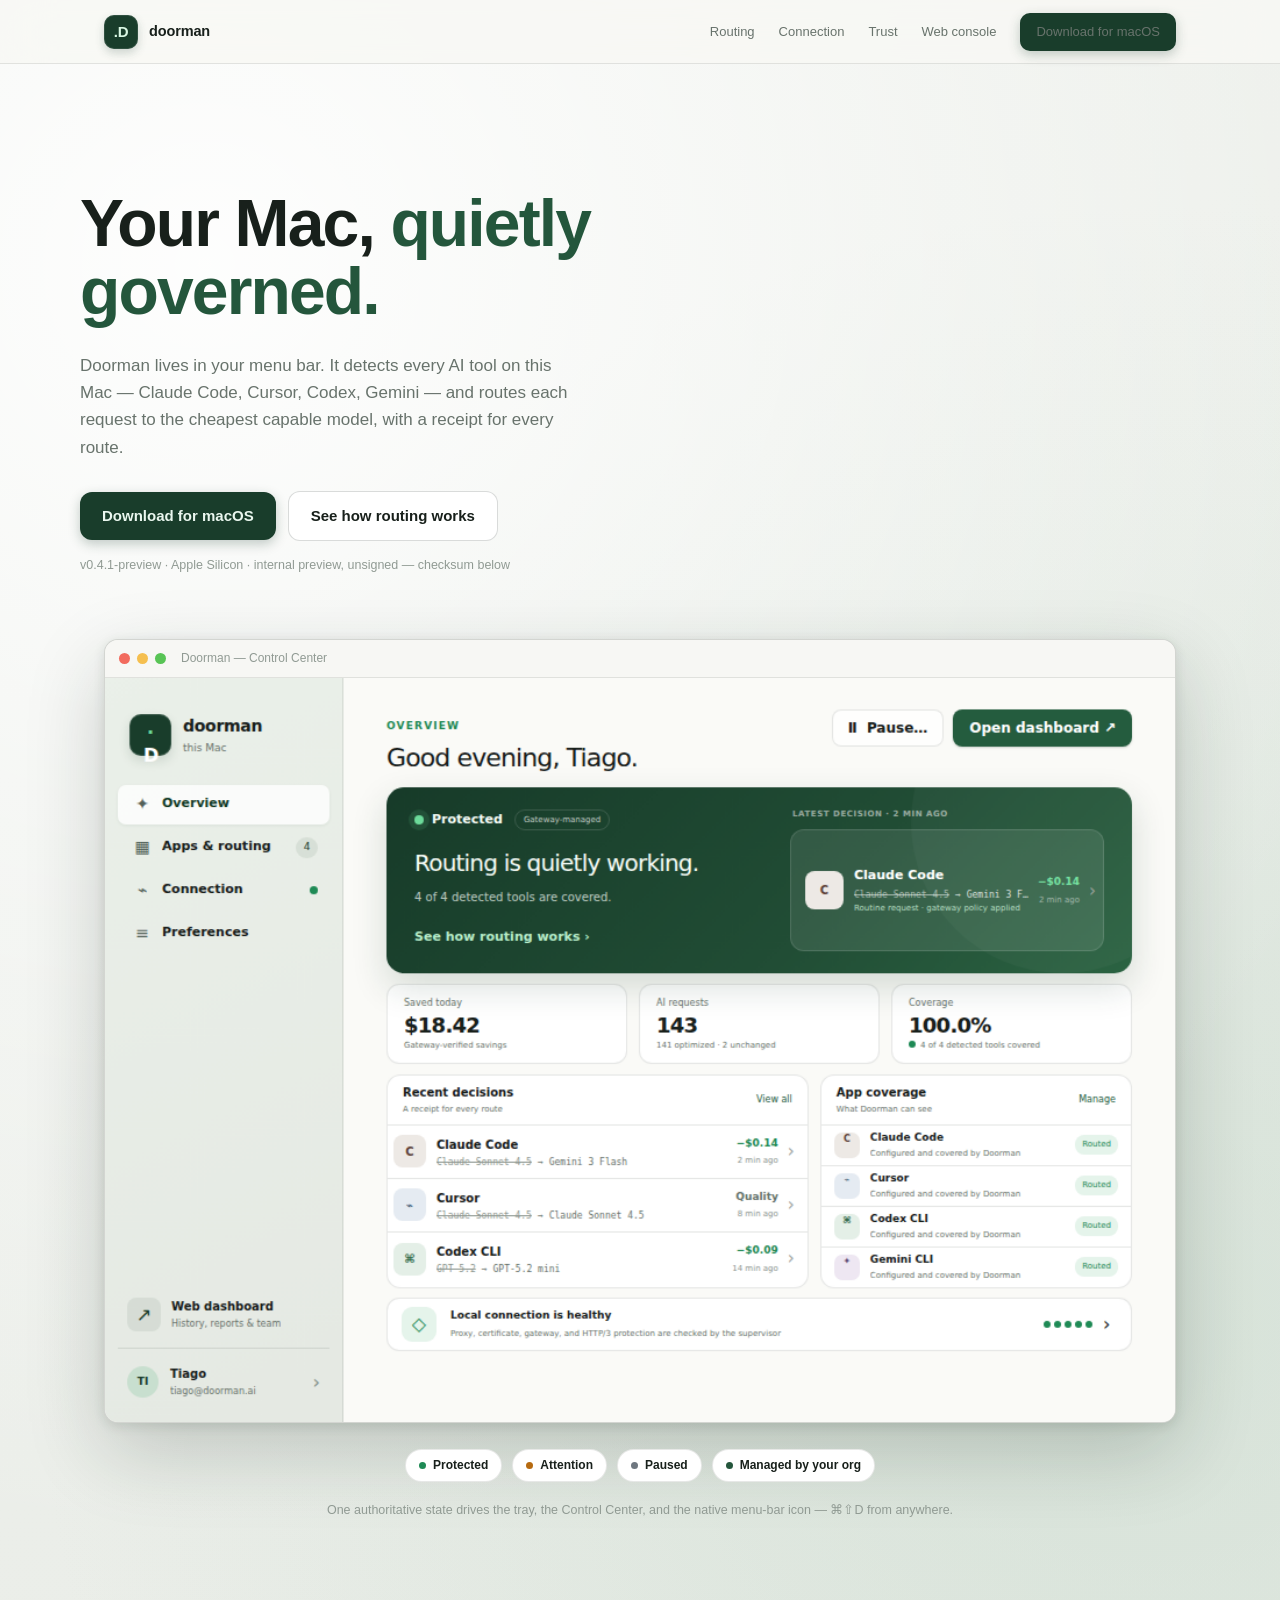
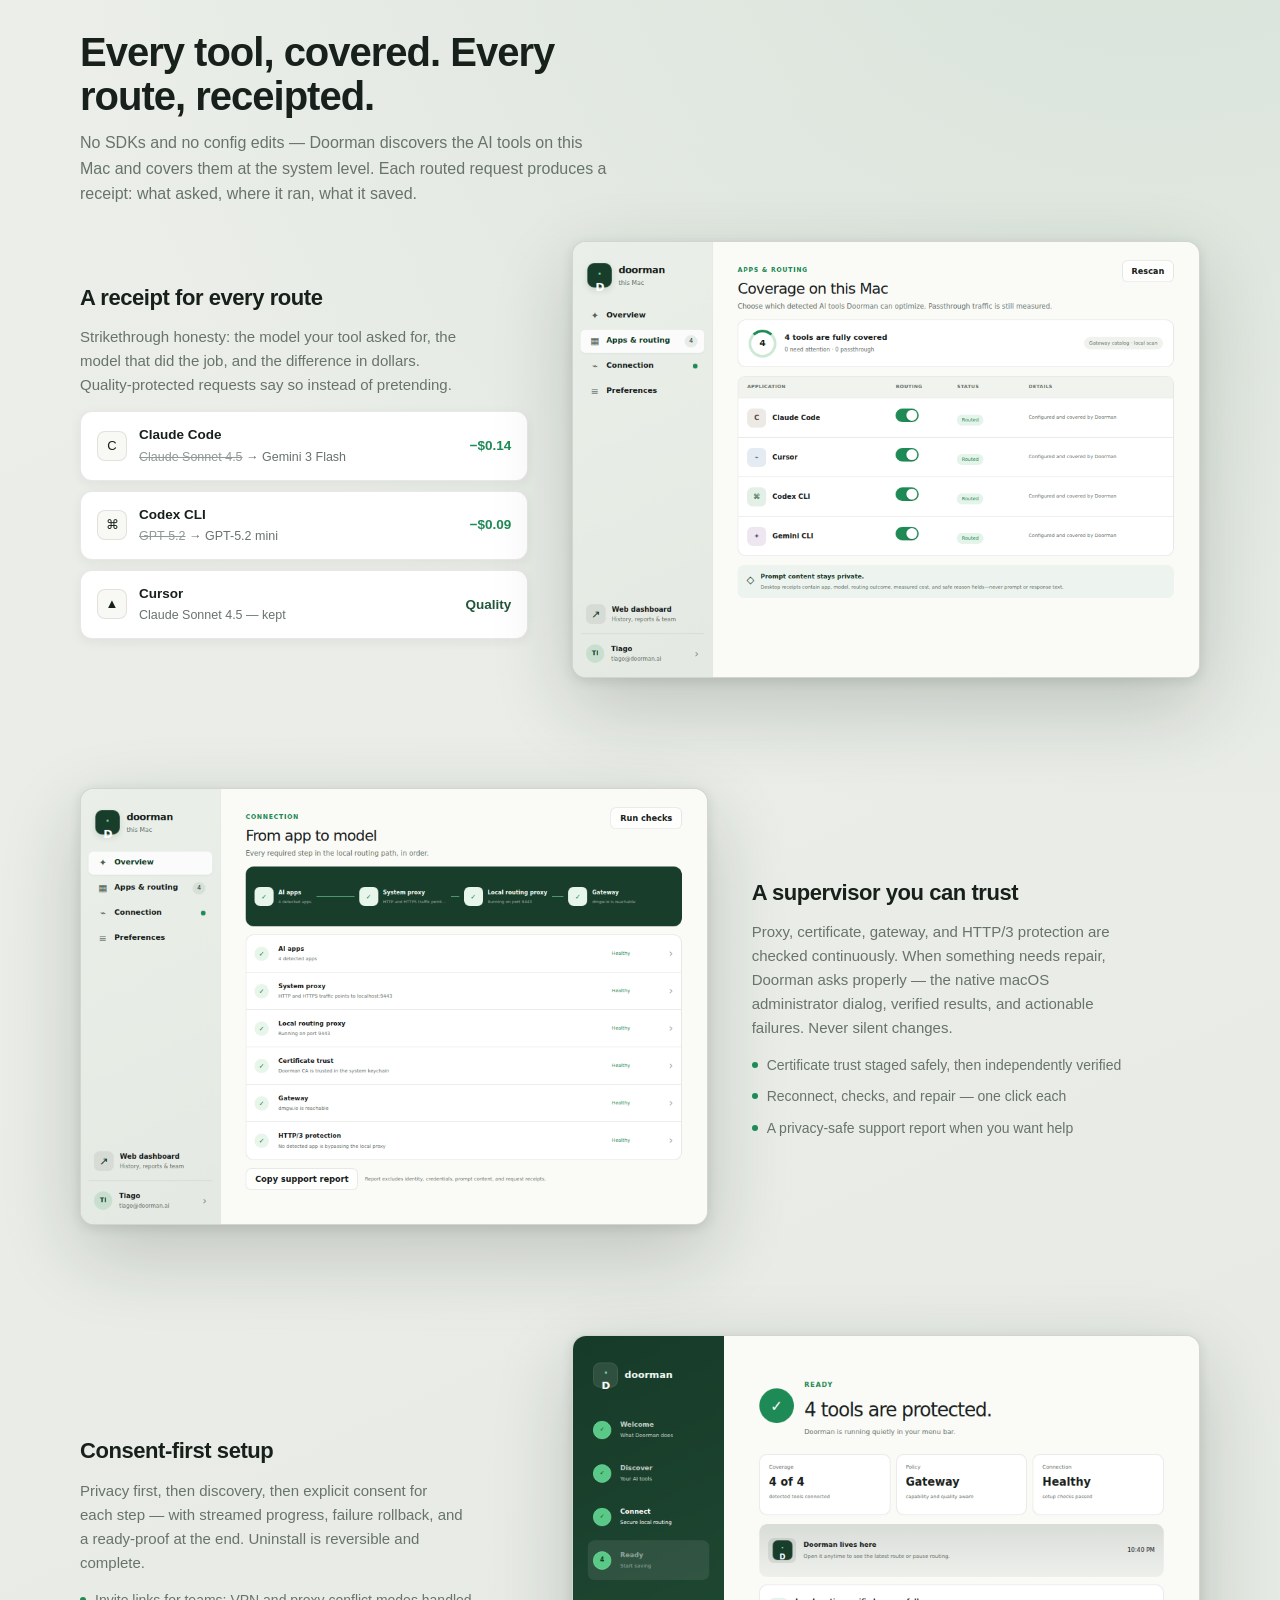
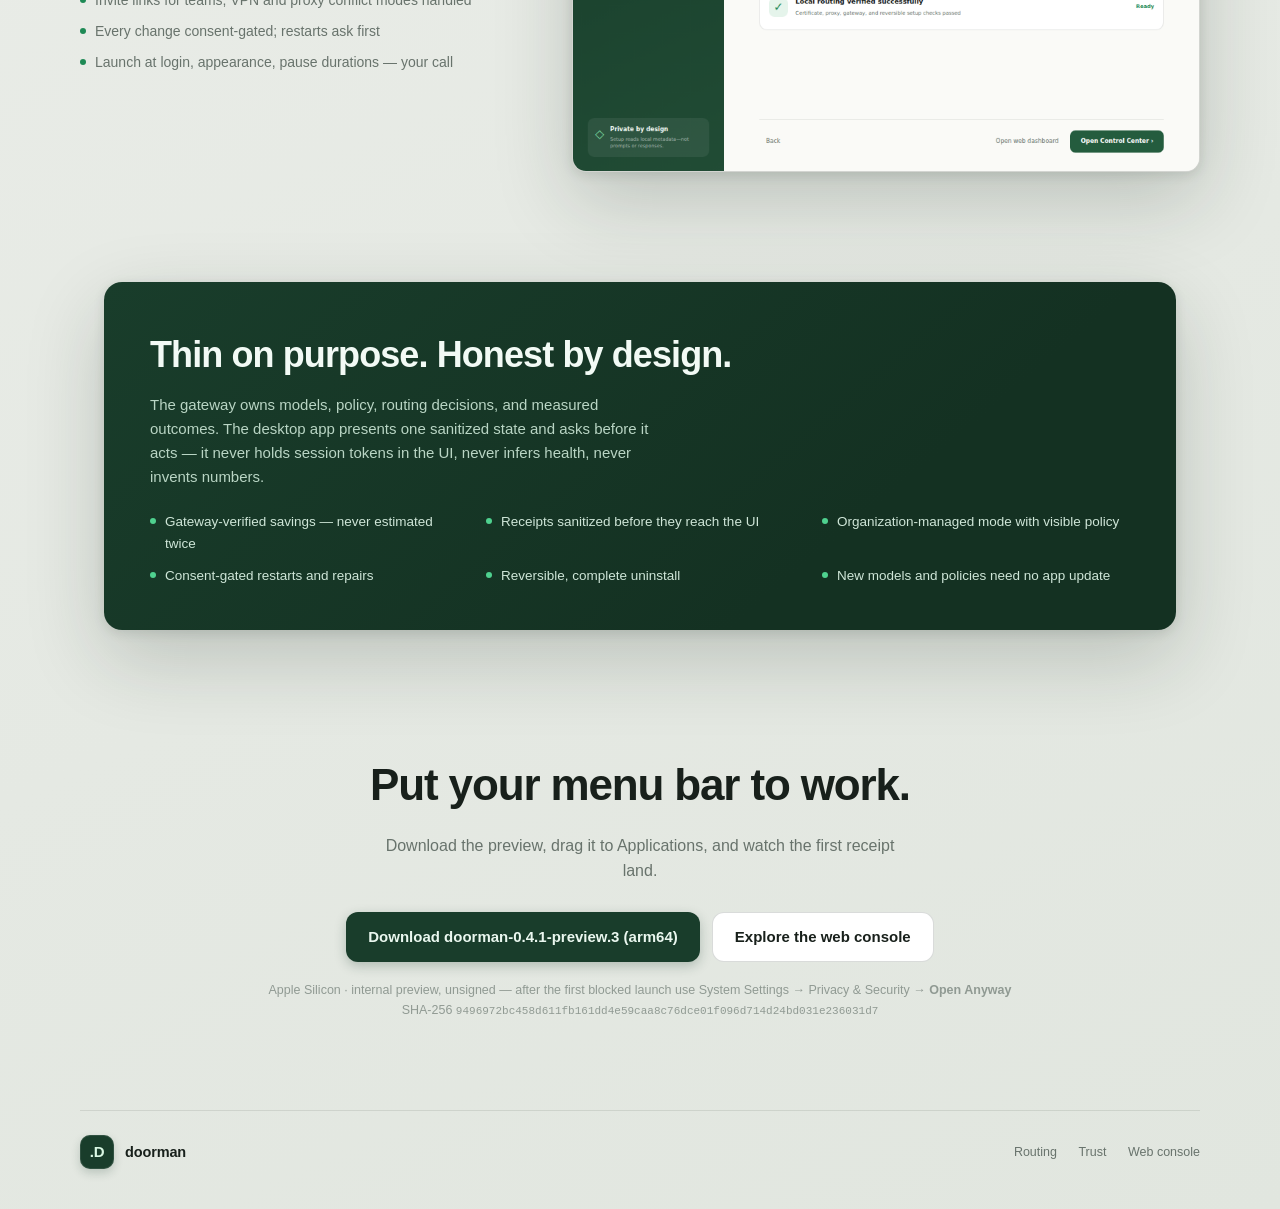
==== desktop/index.html @ d248c41e "Doorman for macOS site — the app's own design language (PR #1317 tokens + production screenshots) Co" ====
<!doctype html>
<html lang="en">
<head>
<meta charset="utf-8" />
<meta name="viewport" content="width=device-width, initial-scale=1" />
<title>Doorman for macOS — your Mac, quietly governed</title>
<meta name="description" content="Doorman lives in your menu bar, detects every AI tool on this Mac, and routes each request to the cheapest capable model — with a receipt for every route." />
<link rel="icon" href="data:image/svg+xml,%3Csvg xmlns='http://www.w3.org/2000/svg' viewBox='0 0 32 32'%3E%3Crect width='32' height='32' rx='8' fill='%23193d2b'/%3E%3Ctext x='16' y='22' font-family='-apple-system,sans-serif' font-size='16' font-weight='700' fill='%23d9f7e3' text-anchor='middle'%3E.D%3C/text%3E%3C/svg%3E" />
<style>
  /* Doorman macOS design language — tokens lifted from the app itself
     (doorman-desktop PR #1317, design/doorman-macos-concept/styles.css). */
  :root {
    --canvas: #e9ece7;
    --surface: #f8f8f4;
    --raised: #ffffff;
    --ink: #18201b;
    --muted: #68736c;
    --soft: #909a93;
    --line: rgba(24, 32, 27, 0.1);
    --line-strong: rgba(24, 32, 27, 0.16);
    --forest: #193d2b;
    --forest-2: #24563c;
    --protected: #1e8a55;
    --protected-soft: #e8f5ed;
    --attention: #b66a10;
    --attention-soft: #fff3de;
    --danger: #c43c35;
    --shadow: 0 28px 80px rgba(27, 42, 32, 0.2), 0 3px 12px rgba(27, 42, 32, 0.12);
  }
  * { box-sizing: border-box; }
  html, body { margin: 0; }
  body {
    background:
      radial-gradient(circle at 16% 6%, rgba(255,255,255,.92), rgba(255,255,255,0) 30%),
      radial-gradient(circle at 90% 30%, rgba(182, 208, 190, .38), rgba(182, 208, 190, 0) 34%),
      linear-gradient(155deg, #edf0eb 0%, var(--canvas) 60%, #e1e6df 100%);
    color: var(--ink);
    font-family: -apple-system, BlinkMacSystemFont, "SF Pro Text", "Helvetica Neue", "Segoe UI", sans-serif;
    -webkit-font-smoothing: antialiased;
    font-size: 15px; line-height: 1.6;
    overflow-x: hidden;
  }
  .wrap { max-width: 1120px; margin: 0 auto; padding: 0 24px; }
  a { color: inherit; }

  /* ------------------------------- nav -------------------------------- */
  .nav {
    position: fixed; top: 0; left: 0; right: 0; z-index: 50; height: 64px;
    background: rgba(248, 248, 244, 0.82);
    border-bottom: 1px solid var(--line);
    backdrop-filter: blur(24px) saturate(140%);
    -webkit-backdrop-filter: blur(24px) saturate(140%);
  }
  .nav-in { height: 64px; display: flex; align-items: center; justify-content: space-between; }
  .brand { display: flex; align-items: center; gap: 11px; text-decoration: none; }
  .mark {
    width: 34px; height: 34px; border-radius: 10px; background: var(--forest);
    color: #d9f7e3; display: grid; place-items: center;
    font-size: 15px; font-weight: 700; letter-spacing: -0.02em;
    box-shadow: inset 0 0 0 1px rgba(255,255,255,.1), 0 4px 10px rgba(25,61,43,.2);
  }
  .brand b { font-size: 14.5px; letter-spacing: -0.01em; }
  .nav-links { display: flex; align-items: center; gap: 24px; }
  .nav-links a { font-size: 13px; color: var(--muted); text-decoration: none; font-weight: 500; }
  .nav-links a:hover { color: var(--ink); }
  .pill {
    display: inline-flex; align-items: center; gap: 8px;
    background: var(--forest); color: #eaf7ef; border: 0; cursor: pointer; text-decoration: none;
    font-size: 13px; font-weight: 600; border-radius: 10px; padding: 9px 16px;
    box-shadow: 0 4px 12px rgba(25, 61, 43, 0.25);
    transition: background 140ms ease;
  }
  .pill:hover { background: var(--forest-2); }
  .quiet {
    display: inline-flex; align-items: center; gap: 8px;
    background: var(--raised); color: var(--ink); border: 1px solid var(--line-strong);
    cursor: pointer; text-decoration: none;
    font-size: 13px; font-weight: 600; border-radius: 10px; padding: 9px 16px;
  }
  .quiet:hover { border-color: rgba(24, 32, 27, 0.3); }
  .pill.lg, .quiet.lg { padding: 12px 22px; font-size: 15px; border-radius: 12px; }
  @media (max-width: 640px) { .nav-links a { display: none; } }

  /* ------------------------------- hero ------------------------------- */
  .hero { padding: 190px 0 8px; }
  .hero h1 {
    font-size: clamp(42px, 5.4vw, 66px);
    font-weight: 700; letter-spacing: -0.028em; line-height: 1.03;
    margin: 0 0 26px; max-width: 15ch;
  }
  .hero h1 em { font-style: normal; color: var(--forest-2); }
  .hero-row { display: flex; align-items: flex-end; justify-content: space-between; gap: 24px; flex-wrap: wrap; }
  .hero-sub { font-size: 17px; color: var(--muted); max-width: 52ch; margin: 0; }
  .hero-ctas { display: flex; align-items: center; gap: 12px; flex-wrap: wrap; margin-top: 30px; }
  .fine { font-size: 12.5px; color: var(--soft); }
  .fine code { font-family: ui-monospace, "SF Mono", Menlo, monospace; font-size: 11px; }

  /* --------------------------- product window -------------------------- */
  .window-wrap { margin: 56px auto 0; }
  .window {
    border-radius: 14px; overflow: hidden; background: var(--surface);
    border: 1px solid var(--line-strong);
    box-shadow: var(--shadow);
  }
  .titlebar {
    height: 38px; display: flex; align-items: center; gap: 7px; padding: 0 14px;
    background: rgba(248, 248, 244, 0.9); border-bottom: 1px solid var(--line);
  }
  .titlebar i { width: 11px; height: 11px; border-radius: 50%; display: inline-block; }
  .titlebar i:nth-child(1) { background: #f26b5e; }
  .titlebar i:nth-child(2) { background: #f5bf4f; }
  .titlebar i:nth-child(3) { background: #58c455; }
  .titlebar span { margin-left: 8px; font-size: 12px; color: var(--soft); }
  .window img { display: block; width: 100%; height: auto; }

  /* --------------------------- status strip ---------------------------- */
  .statuses { display: flex; align-items: center; gap: 10px; flex-wrap: wrap; justify-content: center; padding: 26px 0 0; }
  .status {
    display: inline-flex; align-items: center; gap: 7px;
    font-size: 12px; font-weight: 600; border-radius: 999px; padding: 6px 13px;
    background: var(--raised); border: 1px solid var(--line);
  }
  .status i { width: 7px; height: 7px; border-radius: 50%; display: inline-block; }
  .status.ok i { background: var(--protected); }
  .status.warn i { background: var(--attention); }
  .status.paused i { background: #6e7780; }
  .status.managed i { background: var(--forest-2); }
  .statuses .fine { width: 100%; text-align: center; margin-top: 8px; }

  /* ------------------------------ sections ----------------------------- */
  .section { padding: 110px 0 0; }
  .section h2 {
    font-size: clamp(28px, 3.2vw, 40px); font-weight: 700; letter-spacing: -0.025em;
    line-height: 1.1; margin: 0 0 12px; max-width: 26ch;
  }
  .lede { font-size: 16px; color: var(--muted); max-width: 60ch; margin: 0 0 34px; }
  .split { display: grid; grid-template-columns: minmax(0, 5fr) minmax(0, 7fr); gap: 44px; align-items: center; }
  .split.flip { grid-template-columns: minmax(0, 7fr) minmax(0, 5fr); }
  .split.flip .copy { order: 2; }
  .split.flip .media { order: 1; }
  @media (max-width: 860px) {
    .split, .split.flip { grid-template-columns: 1fr; gap: 22px; }
    .split.flip .copy { order: 1; } .split.flip .media { order: 2; }
  }
  .split h3 { font-size: 22px; font-weight: 700; letter-spacing: -0.02em; margin: 0 0 10px; }
  .split p { color: var(--muted); margin: 0 0 14px; max-width: 46ch; }
  .media { border-radius: 14px; overflow: hidden; border: 1px solid var(--line-strong); box-shadow: var(--shadow); background: var(--surface); }
  .media img { display: block; width: 100%; height: auto; }
  .bullets { margin: 0; padding: 0; list-style: none; display: flex; flex-direction: column; gap: 9px; font-size: 14px; color: var(--muted); }
  .bullets li { display: flex; gap: 9px; align-items: baseline; }
  .bullets li::before { content: ""; width: 6px; height: 6px; border-radius: 50%; background: var(--protected); flex: 0 0 6px; transform: translateY(-2px); }

  /* ------------------------------ receipts ----------------------------- */
  .receipts { display: flex; flex-direction: column; gap: 10px; max-width: 640px; }
  .receipt {
    display: flex; align-items: center; gap: 12px;
    background: var(--raised); border: 1px solid var(--line); border-radius: 12px;
    padding: 12px 16px; box-shadow: 0 3px 12px rgba(27, 42, 32, 0.06);
    font-size: 13.5px;
  }
  .receipt .app-ico {
    width: 30px; height: 30px; border-radius: 8px; background: var(--surface);
    border: 1px solid var(--line); display: grid; place-items: center; font-size: 13px;
  }
  .receipt b { font-weight: 650; }
  .receipt .route { color: var(--muted); font-size: 12.5px; }
  .receipt .route s { color: var(--soft); }
  .receipt .delta { margin-left: auto; font-weight: 700; color: var(--protected); font-variant-numeric: tabular-nums; }
  .receipt .delta.quality { color: var(--forest-2); }

  /* --------------------------- protected band -------------------------- */
  .band {
    margin-top: 110px; border-radius: 18px; overflow: hidden;
    background: linear-gradient(140deg, var(--forest) 0%, #143122 70%);
    color: #dcefe3; box-shadow: var(--shadow);
    padding: 44px 46px;
  }
  .band h2 { color: #f2faf5; margin: 0 0 10px; font-size: clamp(26px, 3vw, 36px); letter-spacing: -0.025em; }
  .band p { color: #b9d5c4; max-width: 62ch; margin: 0 0 8px; }
  .band .grid { display: grid; grid-template-columns: repeat(3, 1fr); gap: 10px 28px; margin-top: 22px; }
  @media (max-width: 800px) { .band .grid { grid-template-columns: 1fr; } }
  .band .grid div { font-size: 13.5px; color: #cfe6d8; display: flex; gap: 9px; align-items: baseline; }
  .band .grid div::before { content: ""; width: 6px; height: 6px; border-radius: 50%; background: #4fd18f; flex: 0 0 6px; transform: translateY(-2px); }

  /* ------------------------------ download ----------------------------- */
  .download { padding: 120px 0 90px; text-align: center; }
  .download h2 { font-size: clamp(30px, 3.6vw, 44px); font-weight: 700; letter-spacing: -0.026em; margin: 0 0 12px; }
  .download .lede { margin: 0 auto 28px; }
  .dl-row { display: flex; gap: 12px; justify-content: center; flex-wrap: wrap; }
  .dl-meta { margin-top: 18px; }
  .footer {
    border-top: 1px solid var(--line);
    padding: 24px 0 40px; display: flex; align-items: center; justify-content: space-between; gap: 14px; flex-wrap: wrap;
  }
  .footer .fine a { color: var(--muted); text-decoration: none; margin-left: 18px; }
  .footer .fine a:hover { color: var(--ink); }
</style>
</head>
<body>

<nav class="nav">
  <div class="wrap nav-in">
    <a class="brand" href="#"><span class="mark">.D</span><b>doorman</b></a>
    <div class="nav-links">
      <a href="#routing">Routing</a>
      <a href="#connection">Connection</a>
      <a href="#trust">Trust</a>
      <a href="https://tiago520.github.io/switchyard-showcase/" target="_blank" rel="noreferrer">Web console</a>
      <a class="pill" href="#download">Download for macOS</a>
    </div>
  </div>
</nav>

<header class="wrap hero">
  <h1>Your Mac, <em>quietly governed.</em></h1>
  <div class="hero-row">
    <p class="hero-sub">
      Doorman lives in your menu bar. It detects every AI tool on this Mac — Claude Code, Cursor,
      Codex, Gemini — and routes each request to the cheapest capable model, with a receipt for
      every route.
    </p>
  </div>
  <div class="hero-ctas">
    <a class="pill lg" href="#download">Download for macOS</a>
    <a class="quiet lg" href="#routing">See how routing works</a>
  </div>
  <div class="fine" style="margin-top: 14px;">
    v0.4.1-preview · Apple Silicon · internal preview, unsigned — checksum below
  </div>
</header>

<section class="wrap window-wrap">
  <div class="window">
    <div class="titlebar"><i></i><i></i><i></i><span>Doorman — Control Center</span></div>
    <img src="previews/control-center.png" alt="The Doorman Control Center: Protected state, savings today, recent routing decisions with receipts, app coverage" loading="eager" />
  </div>
  <div class="statuses">
    <span class="status ok"><i></i>Protected</span>
    <span class="status warn"><i></i>Attention</span>
    <span class="status paused"><i></i>Paused</span>
    <span class="status managed"><i></i>Managed by your org</span>
    <span class="fine">One authoritative state drives the tray, the Control Center, and the native menu-bar icon — ⌘⇧D from anywhere.</span>
  </div>
</section>

<section class="wrap section" id="routing">
  <h2>Every tool, covered. Every route, receipted.</h2>
  <p class="lede">
    No SDKs and no config edits — Doorman discovers the AI tools on this Mac and covers them at
    the system level. Each routed request produces a receipt: what asked, where it ran, what it
    saved.
  </p>
  <div class="split">
    <div class="copy">
      <h3>A receipt for every route</h3>
      <p>Strikethrough honesty: the model your tool asked for, the model that did the job, and the
        difference in dollars. Quality-protected requests say so instead of pretending.</p>
      <div class="receipts">
        <div class="receipt"><span class="app-ico">C</span><span><b>Claude Code</b><br /><span class="route"><s>Claude Sonnet 4.5</s> → Gemini 3 Flash</span></span><span class="delta">−$0.14</span></div>
        <div class="receipt"><span class="app-ico">⌘</span><span><b>Codex CLI</b><br /><span class="route"><s>GPT-5.2</s> → GPT-5.2 mini</span></span><span class="delta">−$0.09</span></div>
        <div class="receipt"><span class="app-ico">▲</span><span><b>Cursor</b><br /><span class="route">Claude Sonnet 4.5 — kept</span></span><span class="delta quality">Quality</span></div>
      </div>
    </div>
    <div class="media"><img src="previews/apps-routing.png" alt="Apps & routing: every detected tool with route or passthrough controls" loading="lazy" /></div>
  </div>
</section>

<section class="wrap section" id="connection">
  <div class="split flip">
    <div class="copy">
      <h3>A supervisor you can trust</h3>
      <p>Proxy, certificate, gateway, and HTTP/3 protection are checked continuously. When something
        needs repair, Doorman asks properly — the native macOS administrator dialog, verified
        results, and actionable failures. Never silent changes.</p>
      <ul class="bullets">
        <li>Certificate trust staged safely, then independently verified</li>
        <li>Reconnect, checks, and repair — one click each</li>
        <li>A privacy-safe support report when you want help</li>
      </ul>
    </div>
    <div class="media"><img src="previews/connection-healthy.png" alt="Connection health: proxy, certificate, gateway and HTTP/3 checks all green" loading="lazy" /></div>
  </div>
</section>

<section class="wrap section" id="setup">
  <div class="split">
    <div class="copy">
      <h3>Consent-first setup</h3>
      <p>Privacy first, then discovery, then explicit consent for each step — with streamed
        progress, failure rollback, and a ready-proof at the end. Uninstall is reversible and
        complete.</p>
      <ul class="bullets">
        <li>Invite links for teams; VPN and proxy conflict modes handled</li>
        <li>Every change consent-gated; restarts ask first</li>
        <li>Launch at login, appearance, pause durations — your call</li>
      </ul>
    </div>
    <div class="media"><img src="previews/setup-ready.png" alt="Setup complete: ready proof before handing off to the Control Center" loading="lazy" /></div>
  </div>
</section>

<section class="wrap" id="trust">
  <div class="band">
    <h2>Thin on purpose. Honest by design.</h2>
    <p>The gateway owns models, policy, routing decisions, and measured outcomes. The desktop app
      presents one sanitized state and asks before it acts — it never holds session tokens in the
      UI, never infers health, never invents numbers.</p>
    <div class="grid">
      <div>Gateway-verified savings — never estimated twice</div>
      <div>Receipts sanitized before they reach the UI</div>
      <div>Organization-managed mode with visible policy</div>
      <div>Consent-gated restarts and repairs</div>
      <div>Reversible, complete uninstall</div>
      <div>New models and policies need no app update</div>
    </div>
  </div>
</section>

<section class="wrap download" id="download">
  <h2>Put your menu bar to work.</h2>
  <p class="lede">Download the preview, drag it to Applications, and watch the first receipt land.</p>
  <div class="dl-row">
    <a class="pill lg" href="https://github.com/DoormanAI/doorman-desktop/releases/download/v0.4.1-preview.3/doorman-0.4.1-preview.3-arm64.dmg">Download doorman-0.4.1-preview.3 (arm64)</a>
    <a class="quiet lg" href="https://tiago520.github.io/switchyard-showcase/" target="_blank" rel="noreferrer">Explore the web console</a>
  </div>
  <div class="fine dl-meta">
    Apple Silicon · internal preview, unsigned — after the first blocked launch use
    System Settings → Privacy &amp; Security → <b>Open Anyway</b><br />
    SHA-256 <code>9496972bc458d611fb161dd4e59caa8c76dce01f096d714d24bd031e236031d7</code>
  </div>
</section>

<footer class="wrap footer">
  <a class="brand" href="#"><span class="mark">.D</span><b>doorman</b></a>
  <div class="fine">
    <a href="#routing">Routing</a>
    <a href="#trust">Trust</a>
    <a href="https://tiago520.github.io/switchyard-showcase/">Web console</a>
  </div>
</footer>

</body>
</html>
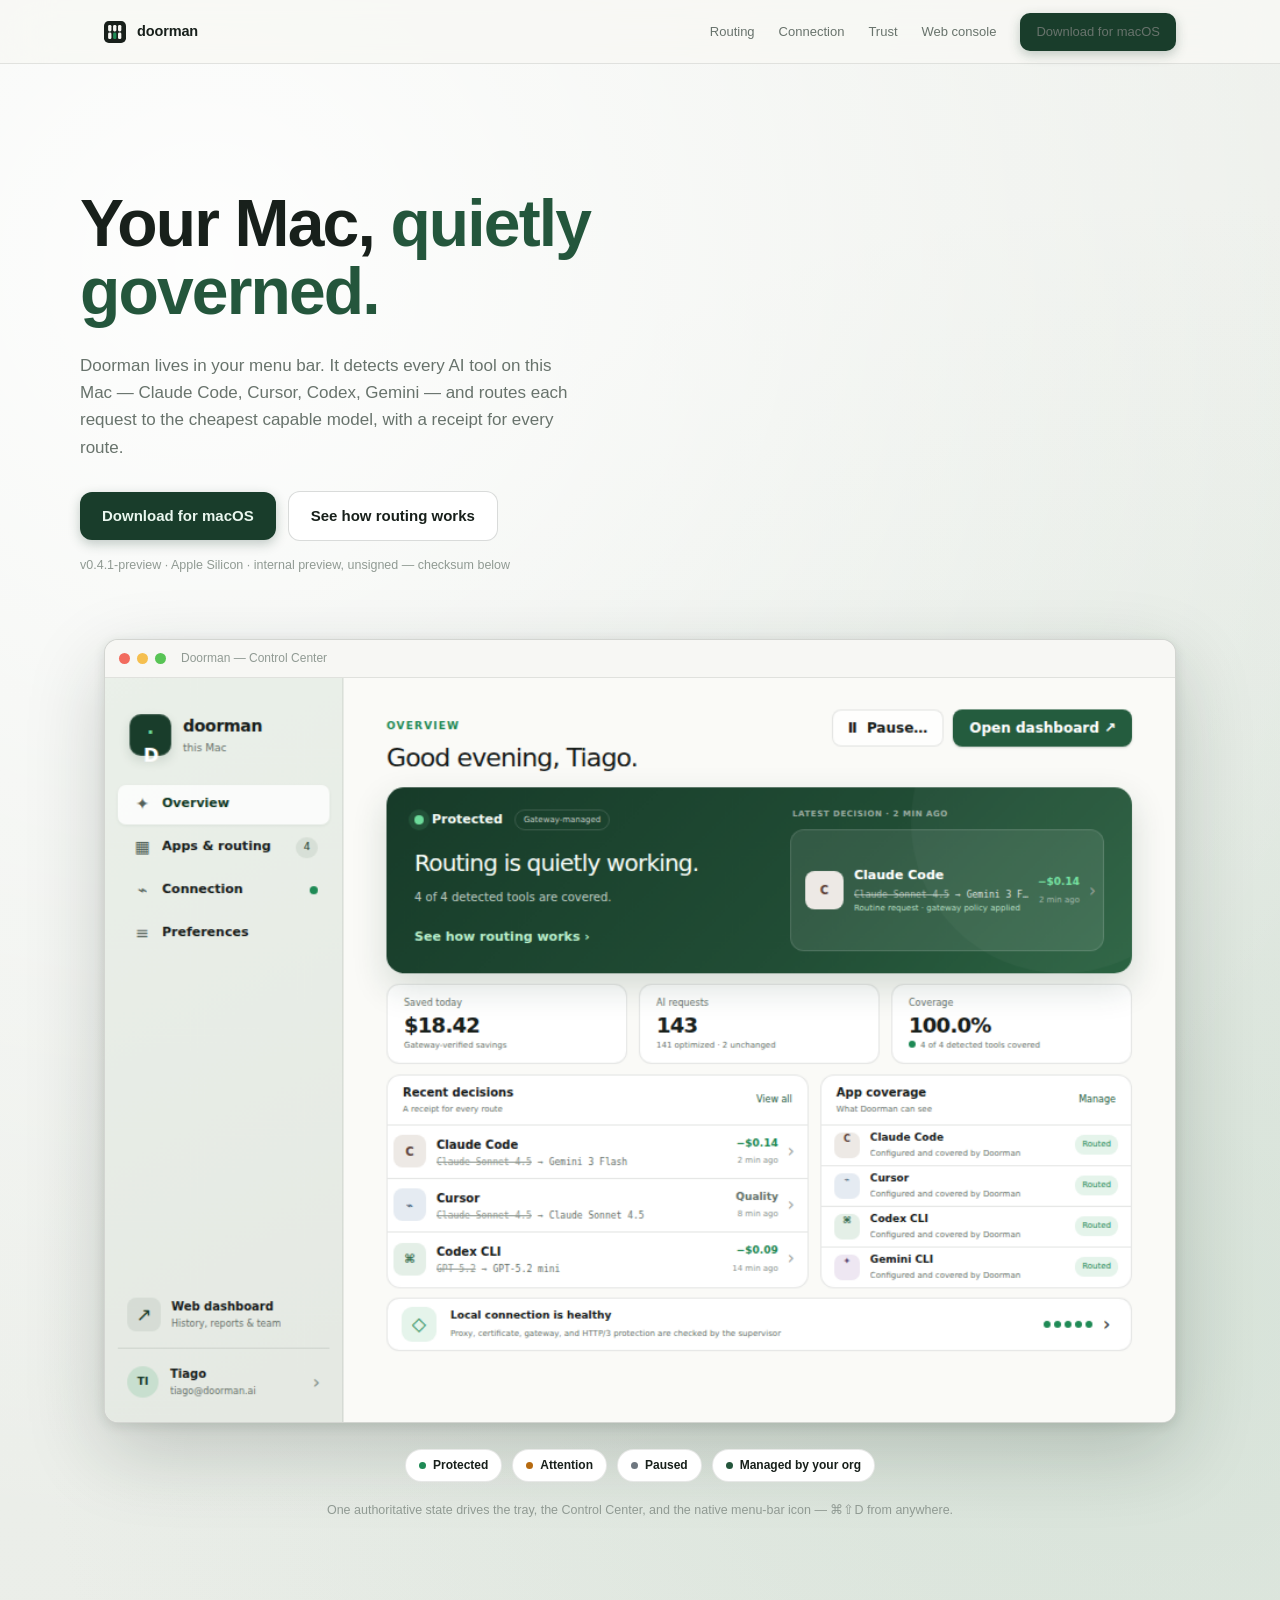
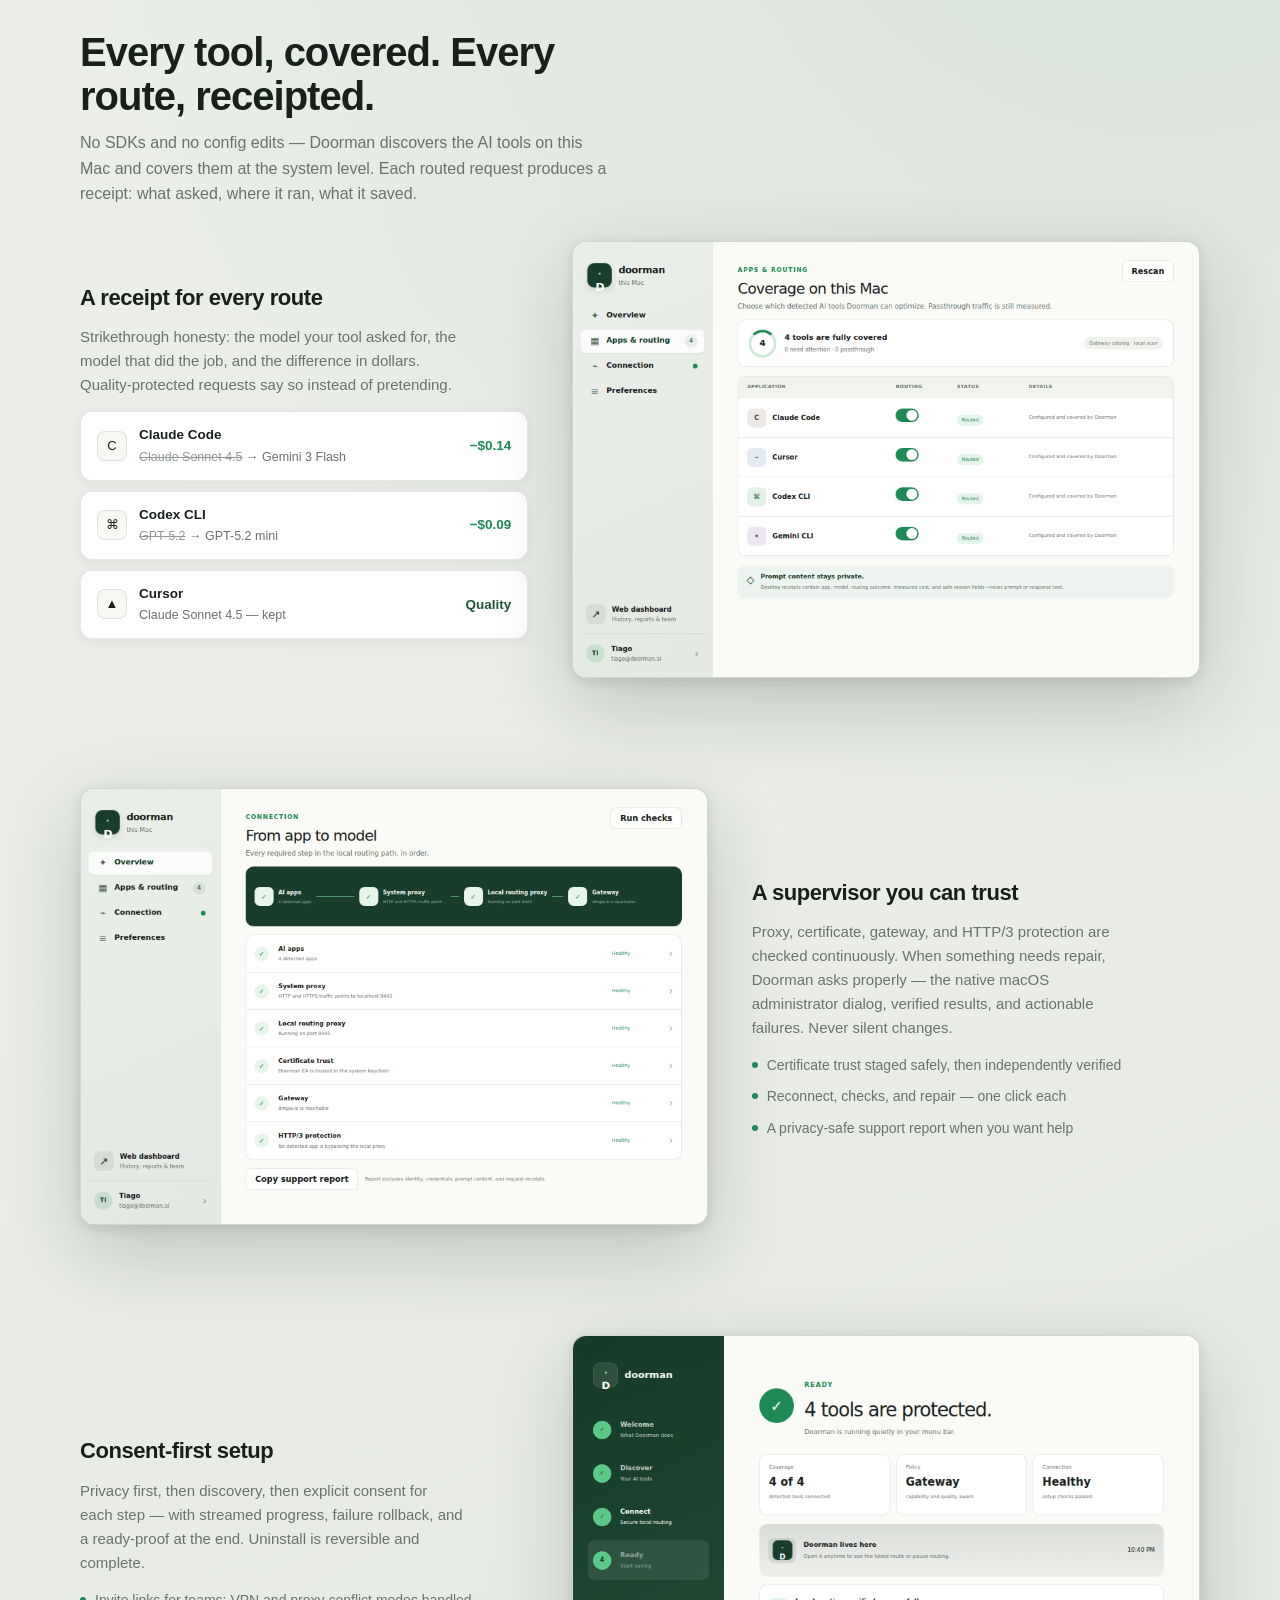
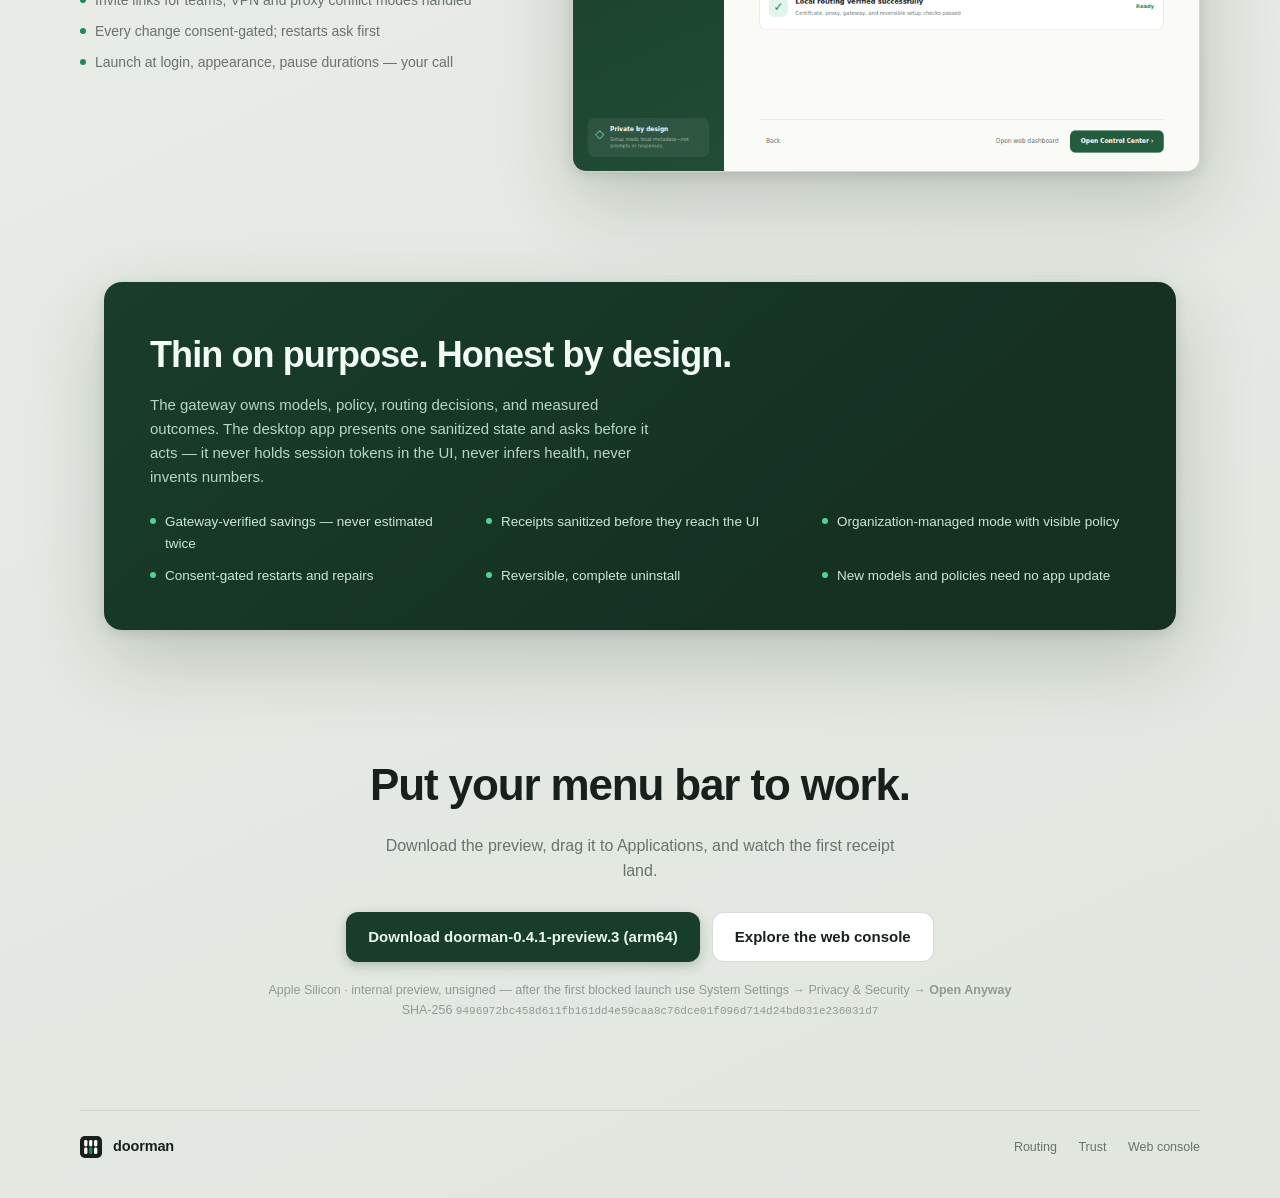
==== commit 8b4f5677: "brand: Corridor mark + motif + badge (451c19f6e)" ====
--- a/desktop/index.html
+++ b/desktop/index.html
@@ -5,7 +5,7 @@
 <meta name="viewport" content="width=device-width, initial-scale=1" />
 <title>Doorman for macOS — your Mac, quietly governed</title>
 <meta name="description" content="Doorman lives in your menu bar, detects every AI tool on this Mac, and routes each request to the cheapest capable model — with a receipt for every route." />
-<link rel="icon" href="data:image/svg+xml,%3Csvg xmlns='http://www.w3.org/2000/svg' viewBox='0 0 32 32'%3E%3Crect width='32' height='32' rx='8' fill='%23193d2b'/%3E%3Ctext x='16' y='22' font-family='-apple-system,sans-serif' font-size='16' font-weight='700' fill='%23d9f7e3' text-anchor='middle'%3E.D%3C/text%3E%3C/svg%3E" />
+<link rel="icon" href="data:image/svg+xml,%3Csvg xmlns='http://www.w3.org/2000/svg' viewBox='0 0 32 32'%3E%3Crect width='32' height='32' rx='7' fill='%2318201b'/%3E%3Crect x='6' y='5.8' width='4.8' height='9.4' rx='2' fill='%23f8f8f4'/%3E%3Crect x='13.2' y='5.8' width='4.8' height='9.4' rx='2' fill='%23f8f8f4'/%3E%3Crect x='20.4' y='5.8' width='4.8' height='9.4' rx='2' fill='%23f8f8f4'/%3E%3Crect x='6' y='16.8' width='4.8' height='9.4' rx='2' fill='%23f8f8f4'/%3E%3Crect x='13.2' y='16.8' width='4.8' height='9.4' rx='2' fill='%231e8a55'/%3E%3Crect x='20.4' y='16.8' width='4.8' height='9.4' rx='2' fill='%23f8f8f4'/%3E%3C/svg%3E" />
 <style>
   /* Doorman macOS design language — tokens lifted from the app itself
      (doorman-desktop PR #1317, design/doorman-macos-concept/styles.css). */
@@ -200,12 +200,12 @@
 
 <nav class="nav">
   <div class="wrap nav-in">
-    <a class="brand" href="#"><span class="mark">.D</span><b>doorman</b></a>
+    <a class="brand" href="#"><svg width="22" height="22" viewBox="0 0 32 32" aria-hidden><rect width="32" height="32" rx="7" fill="#18201b"/><rect x="6" y="5.8" width="4.8" height="9.4" rx="2" fill="#f8f8f4"/><rect x="13.2" y="5.8" width="4.8" height="9.4" rx="2" fill="#f8f8f4"/><rect x="20.4" y="5.8" width="4.8" height="9.4" rx="2" fill="#f8f8f4"/><rect x="6" y="16.8" width="4.8" height="9.4" rx="2" fill="#f8f8f4"/><rect x="13.2" y="16.8" width="4.8" height="9.4" rx="2" fill="#1e8a55"/><rect x="20.4" y="16.8" width="4.8" height="9.4" rx="2" fill="#f8f8f4"/></svg><b>doorman</b></a>
     <div class="nav-links">
       <a href="#routing">Routing</a>
       <a href="#connection">Connection</a>
       <a href="#trust">Trust</a>
-      <a href="https://tiago520.github.io/switchyard-showcase/" target="_blank" rel="noreferrer">Web console</a>
+      <a href="https://tiago520.github.io/doorman-showcase/" target="_blank" rel="noreferrer">Web console</a>
       <a class="pill" href="#download">Download for macOS</a>
     </div>
   </div>
@@ -321,7 +321,7 @@
   <p class="lede">Download the preview, drag it to Applications, and watch the first receipt land.</p>
   <div class="dl-row">
     <a class="pill lg" href="https://github.com/DoormanAI/doorman-desktop/releases/download/v0.4.1-preview.3/doorman-0.4.1-preview.3-arm64.dmg">Download doorman-0.4.1-preview.3 (arm64)</a>
-    <a class="quiet lg" href="https://tiago520.github.io/switchyard-showcase/" target="_blank" rel="noreferrer">Explore the web console</a>
+    <a class="quiet lg" href="https://tiago520.github.io/doorman-showcase/" target="_blank" rel="noreferrer">Explore the web console</a>
   </div>
   <div class="fine dl-meta">
     Apple Silicon · internal preview, unsigned — after the first blocked launch use
@@ -331,11 +331,11 @@
 </section>
 
 <footer class="wrap footer">
-  <a class="brand" href="#"><span class="mark">.D</span><b>doorman</b></a>
+  <a class="brand" href="#"><svg width="22" height="22" viewBox="0 0 32 32" aria-hidden><rect width="32" height="32" rx="7" fill="#18201b"/><rect x="6" y="5.8" width="4.8" height="9.4" rx="2" fill="#f8f8f4"/><rect x="13.2" y="5.8" width="4.8" height="9.4" rx="2" fill="#f8f8f4"/><rect x="20.4" y="5.8" width="4.8" height="9.4" rx="2" fill="#f8f8f4"/><rect x="6" y="16.8" width="4.8" height="9.4" rx="2" fill="#f8f8f4"/><rect x="13.2" y="16.8" width="4.8" height="9.4" rx="2" fill="#1e8a55"/><rect x="20.4" y="16.8" width="4.8" height="9.4" rx="2" fill="#f8f8f4"/></svg><b>doorman</b></a>
   <div class="fine">
     <a href="#routing">Routing</a>
     <a href="#trust">Trust</a>
-    <a href="https://tiago520.github.io/switchyard-showcase/">Web console</a>
+    <a href="https://tiago520.github.io/doorman-showcase/">Web console</a>
   </div>
 </footer>
 
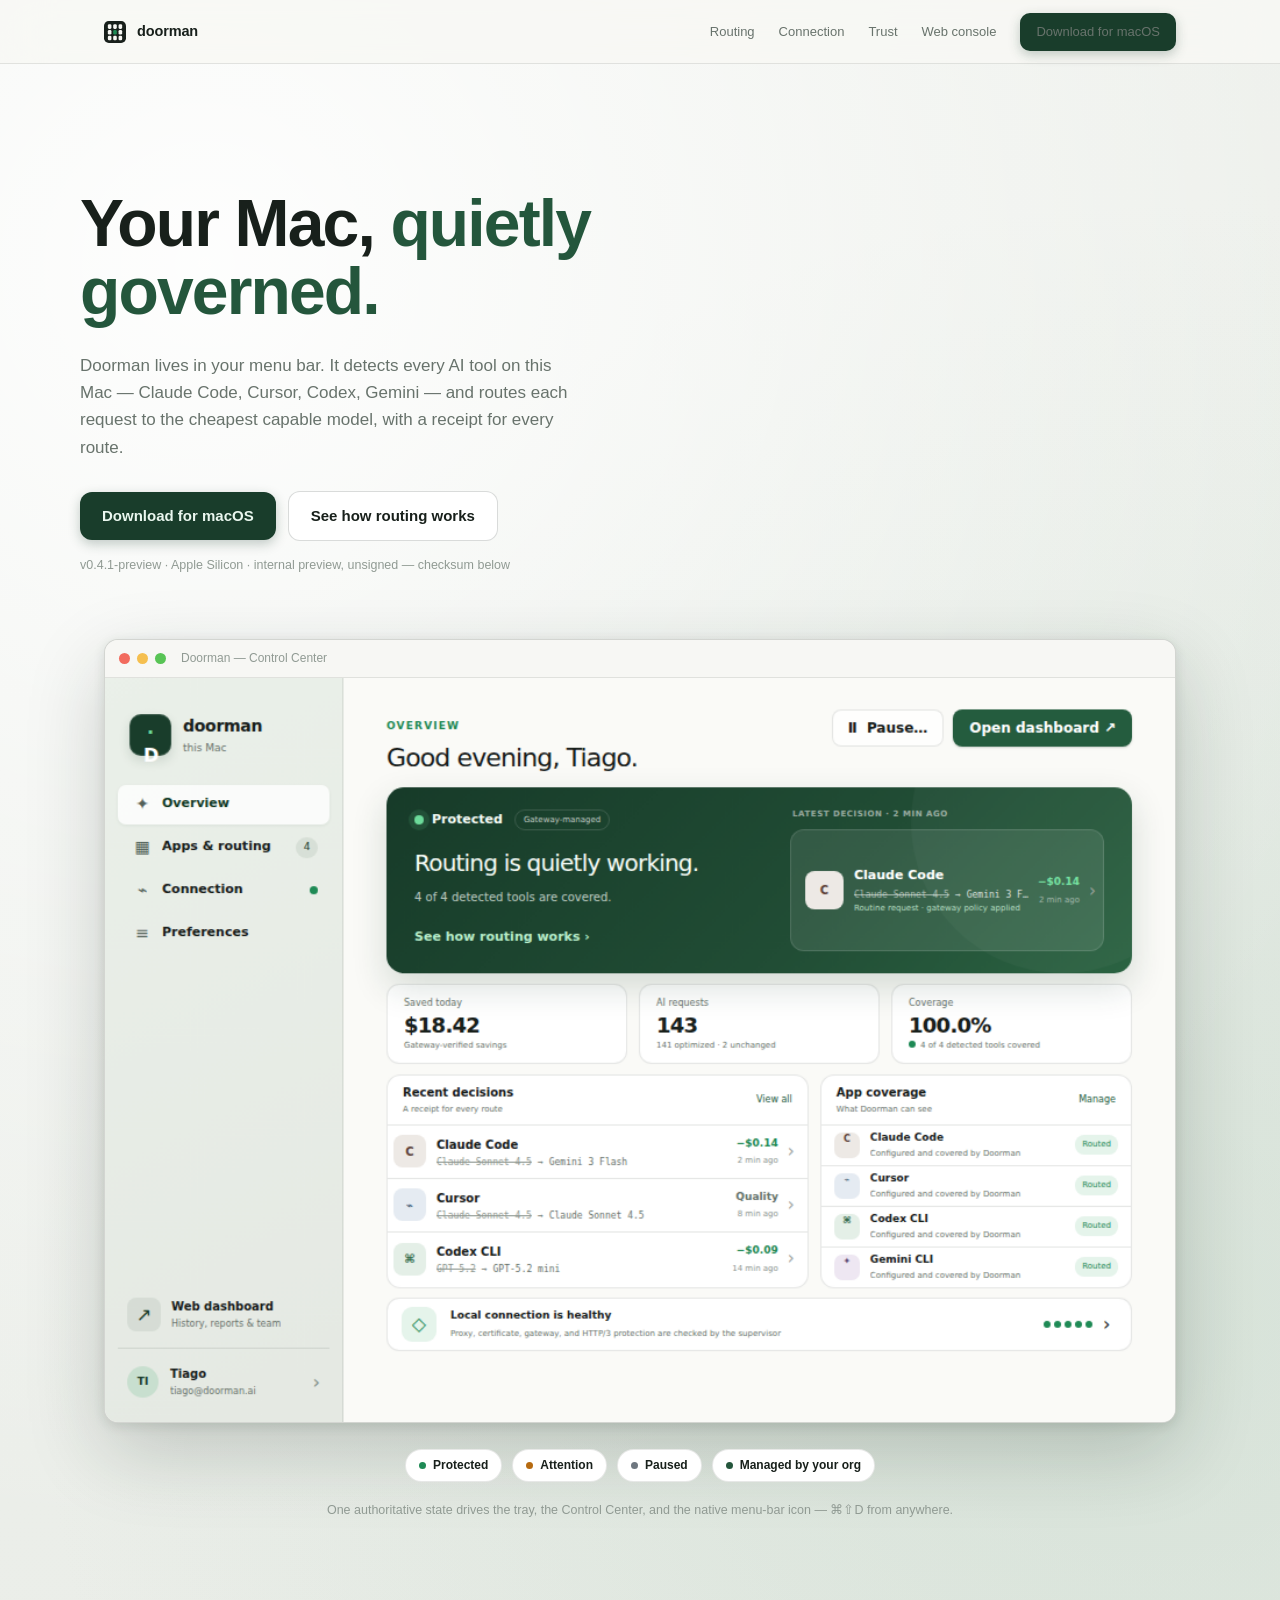
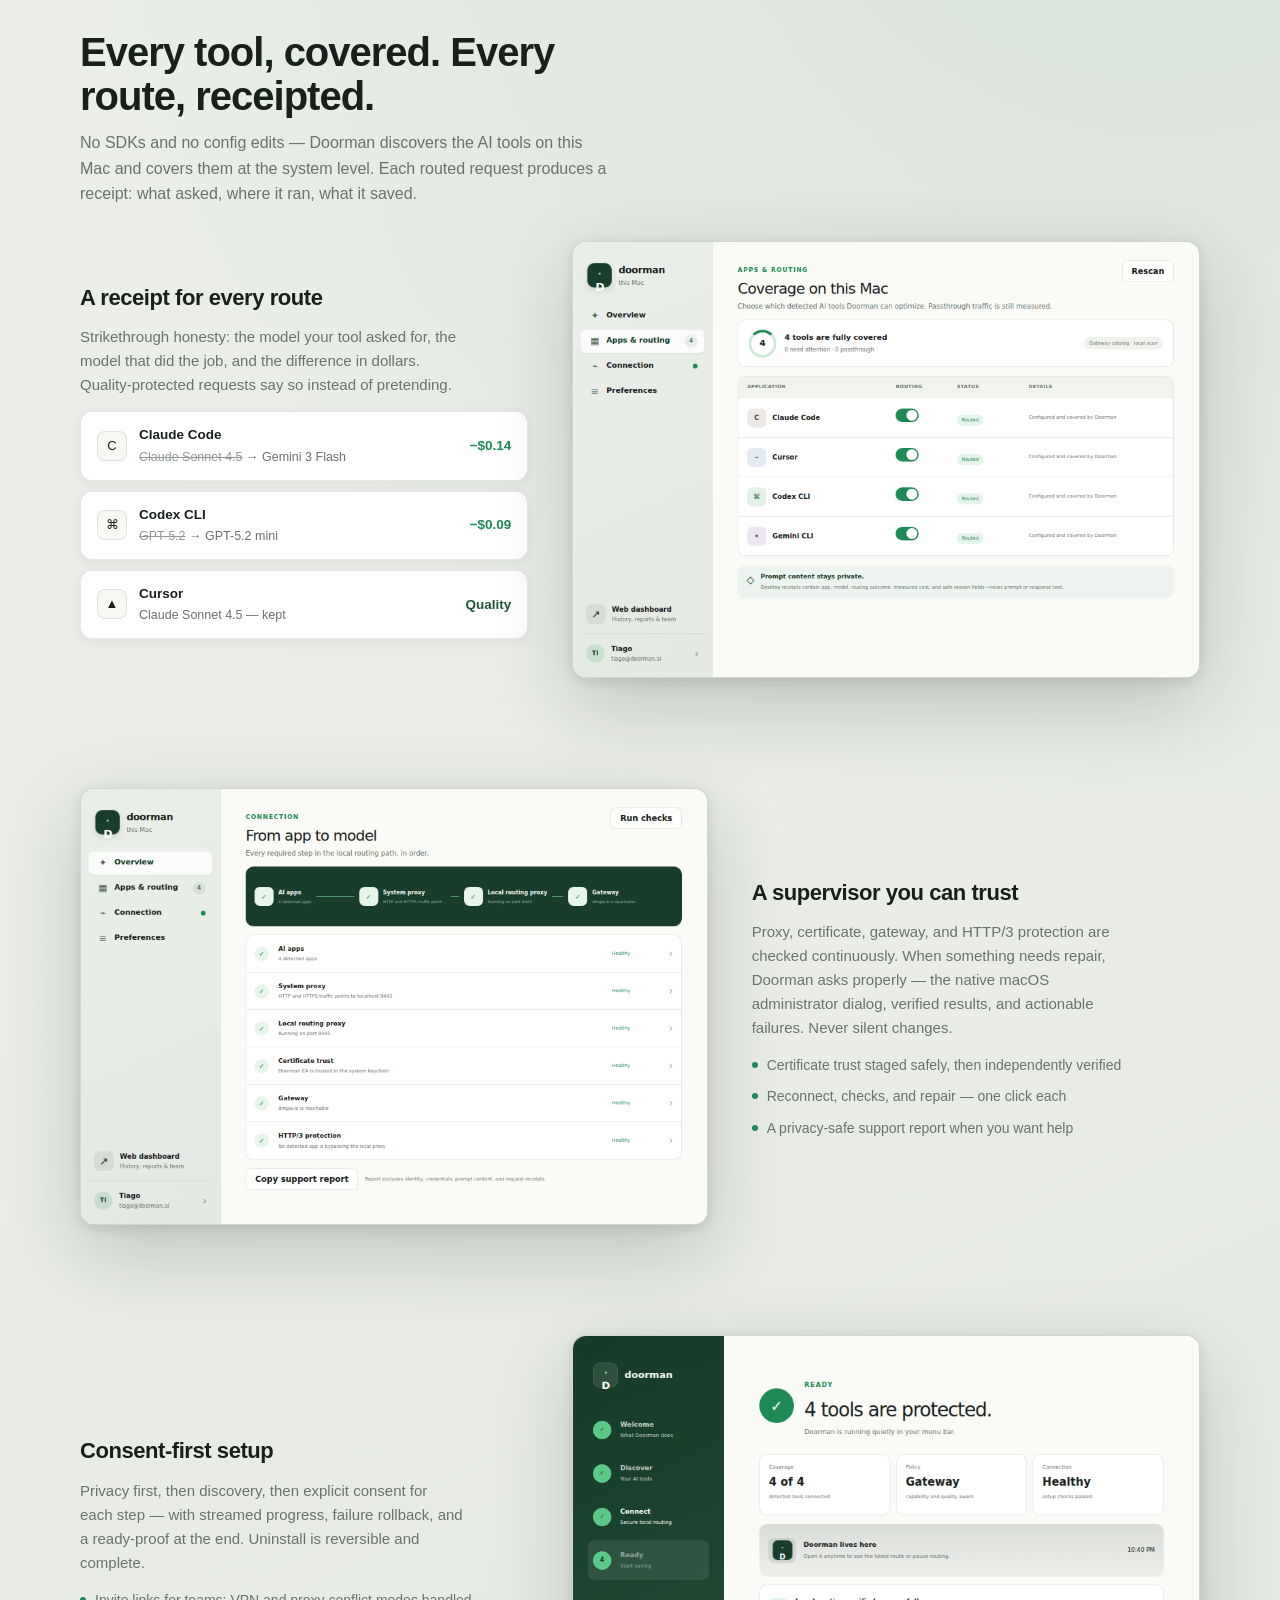
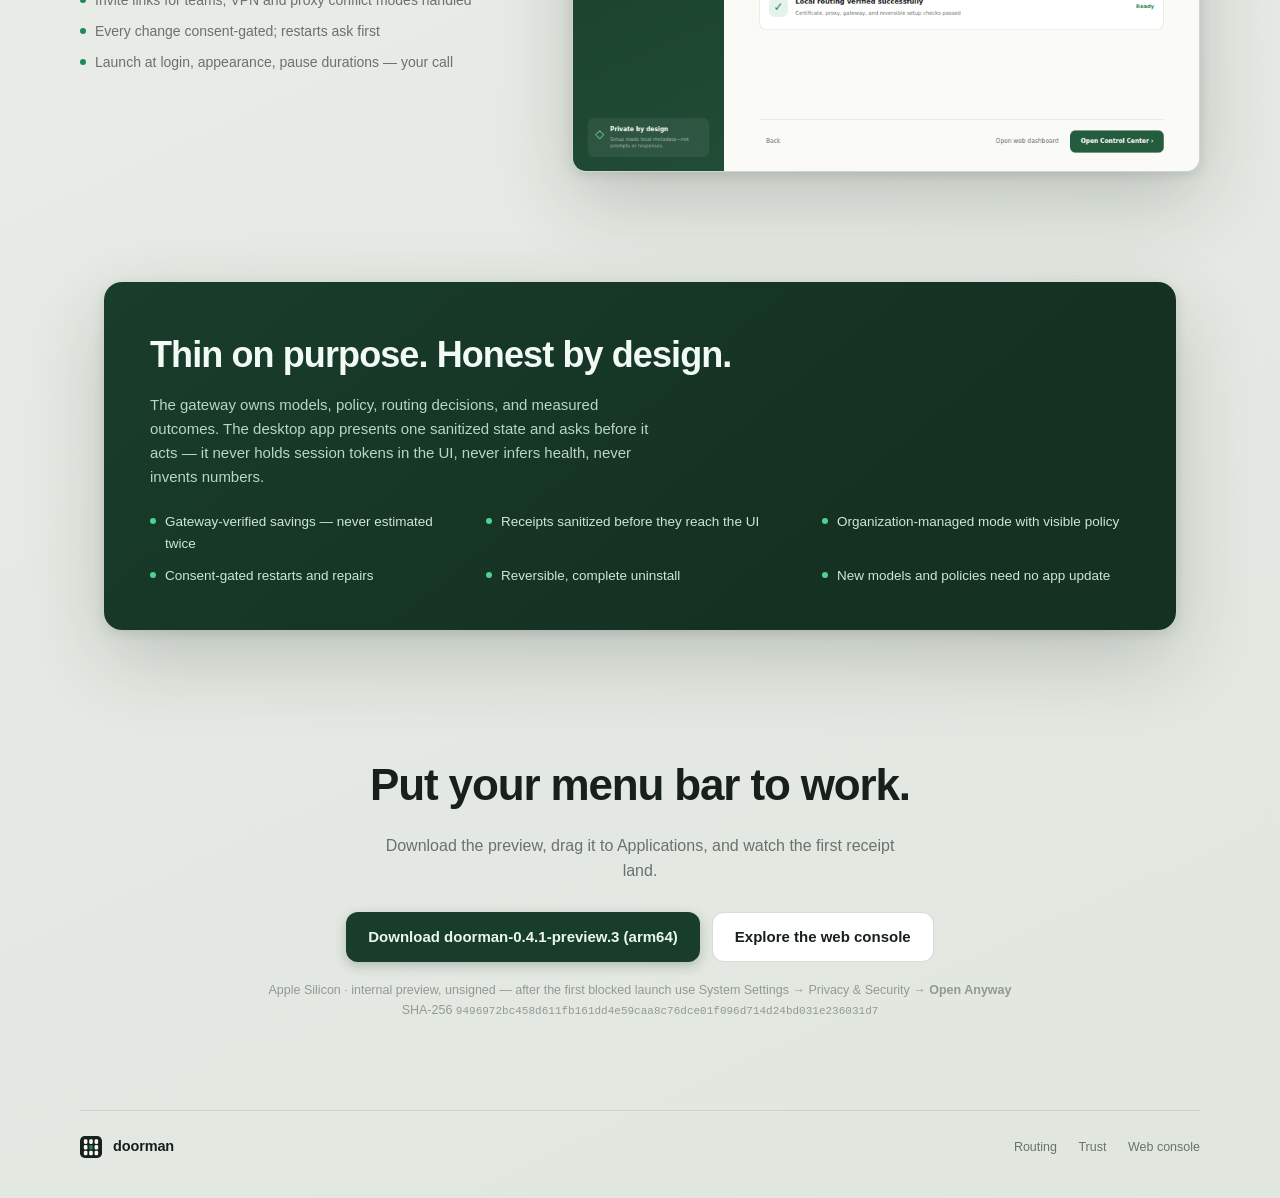
==== commit a5970e7e: "The Lobby + nine-doors mark (fb46becb9)" ====
--- a/desktop/index.html
+++ b/desktop/index.html
@@ -5,7 +5,7 @@
 <meta name="viewport" content="width=device-width, initial-scale=1" />
 <title>Doorman for macOS — your Mac, quietly governed</title>
 <meta name="description" content="Doorman lives in your menu bar, detects every AI tool on this Mac, and routes each request to the cheapest capable model — with a receipt for every route." />
-<link rel="icon" href="data:image/svg+xml,%3Csvg xmlns='http://www.w3.org/2000/svg' viewBox='0 0 32 32'%3E%3Crect width='32' height='32' rx='7' fill='%2318201b'/%3E%3Crect x='6' y='5.8' width='4.8' height='9.4' rx='2' fill='%23f8f8f4'/%3E%3Crect x='13.2' y='5.8' width='4.8' height='9.4' rx='2' fill='%23f8f8f4'/%3E%3Crect x='20.4' y='5.8' width='4.8' height='9.4' rx='2' fill='%23f8f8f4'/%3E%3Crect x='6' y='16.8' width='4.8' height='9.4' rx='2' fill='%23f8f8f4'/%3E%3Crect x='13.2' y='16.8' width='4.8' height='9.4' rx='2' fill='%231e8a55'/%3E%3Crect x='20.4' y='16.8' width='4.8' height='9.4' rx='2' fill='%23f8f8f4'/%3E%3C/svg%3E" />
+<link rel="icon" href="data:image/svg+xml,%3Csvg xmlns='http://www.w3.org/2000/svg' viewBox='0 0 32 32'%3E%3Crect width='32' height='32' rx='7' fill='%2318201b'/%3E%3Crect x='5.6' y='4.7' width='5.2' height='6.8' rx='1.9' fill='%23f8f8f4'/%3E%3Crect x='13.4' y='4.7' width='5.2' height='6.8' rx='1.9' fill='%23f8f8f4'/%3E%3Crect x='21.2' y='4.7' width='5.2' height='6.8' rx='1.9' fill='%23f8f8f4'/%3E%3Crect x='5.6' y='13' width='5.2' height='6.8' rx='1.9' fill='%23f8f8f4'/%3E%3Crect x='13.4' y='13' width='5.2' height='6.8' rx='1.9' fill='%231e8a55'/%3E%3Crect x='21.2' y='13' width='5.2' height='6.8' rx='1.9' fill='%23f8f8f4'/%3E%3Crect x='5.6' y='21.3' width='5.2' height='6.8' rx='1.9' fill='%23f8f8f4'/%3E%3Crect x='13.4' y='21.3' width='5.2' height='6.8' rx='1.9' fill='%23f8f8f4'/%3E%3Crect x='21.2' y='21.3' width='5.2' height='6.8' rx='1.9' fill='%23f8f8f4'/%3E%3C/svg%3E" />
 <style>
   /* Doorman macOS design language — tokens lifted from the app itself
      (doorman-desktop PR #1317, design/doorman-macos-concept/styles.css). */
@@ -200,7 +200,7 @@
 
 <nav class="nav">
   <div class="wrap nav-in">
-    <a class="brand" href="#"><svg width="22" height="22" viewBox="0 0 32 32" aria-hidden><rect width="32" height="32" rx="7" fill="#18201b"/><rect x="6" y="5.8" width="4.8" height="9.4" rx="2" fill="#f8f8f4"/><rect x="13.2" y="5.8" width="4.8" height="9.4" rx="2" fill="#f8f8f4"/><rect x="20.4" y="5.8" width="4.8" height="9.4" rx="2" fill="#f8f8f4"/><rect x="6" y="16.8" width="4.8" height="9.4" rx="2" fill="#f8f8f4"/><rect x="13.2" y="16.8" width="4.8" height="9.4" rx="2" fill="#1e8a55"/><rect x="20.4" y="16.8" width="4.8" height="9.4" rx="2" fill="#f8f8f4"/></svg><b>doorman</b></a>
+    <a class="brand" href="#"><svg width="22" height="22" viewBox="0 0 32 32" aria-hidden><rect width="32" height="32" rx="7" fill="#18201b"/><rect x="5.6" y="4.7" width="5.2" height="6.8" rx="1.9" fill="#f8f8f4"/><rect x="13.4" y="4.7" width="5.2" height="6.8" rx="1.9" fill="#f8f8f4"/><rect x="21.2" y="4.7" width="5.2" height="6.8" rx="1.9" fill="#f8f8f4"/><rect x="5.6" y="13" width="5.2" height="6.8" rx="1.9" fill="#f8f8f4"/><rect x="13.4" y="13" width="5.2" height="6.8" rx="1.9" fill="#1e8a55"/><rect x="21.2" y="13" width="5.2" height="6.8" rx="1.9" fill="#f8f8f4"/><rect x="5.6" y="21.3" width="5.2" height="6.8" rx="1.9" fill="#f8f8f4"/><rect x="13.4" y="21.3" width="5.2" height="6.8" rx="1.9" fill="#f8f8f4"/><rect x="21.2" y="21.3" width="5.2" height="6.8" rx="1.9" fill="#f8f8f4"/></svg><b>doorman</b></a>
     <div class="nav-links">
       <a href="#routing">Routing</a>
       <a href="#connection">Connection</a>
@@ -331,7 +331,7 @@
 </section>
 
 <footer class="wrap footer">
-  <a class="brand" href="#"><svg width="22" height="22" viewBox="0 0 32 32" aria-hidden><rect width="32" height="32" rx="7" fill="#18201b"/><rect x="6" y="5.8" width="4.8" height="9.4" rx="2" fill="#f8f8f4"/><rect x="13.2" y="5.8" width="4.8" height="9.4" rx="2" fill="#f8f8f4"/><rect x="20.4" y="5.8" width="4.8" height="9.4" rx="2" fill="#f8f8f4"/><rect x="6" y="16.8" width="4.8" height="9.4" rx="2" fill="#f8f8f4"/><rect x="13.2" y="16.8" width="4.8" height="9.4" rx="2" fill="#1e8a55"/><rect x="20.4" y="16.8" width="4.8" height="9.4" rx="2" fill="#f8f8f4"/></svg><b>doorman</b></a>
+  <a class="brand" href="#"><svg width="22" height="22" viewBox="0 0 32 32" aria-hidden><rect width="32" height="32" rx="7" fill="#18201b"/><rect x="5.6" y="4.7" width="5.2" height="6.8" rx="1.9" fill="#f8f8f4"/><rect x="13.4" y="4.7" width="5.2" height="6.8" rx="1.9" fill="#f8f8f4"/><rect x="21.2" y="4.7" width="5.2" height="6.8" rx="1.9" fill="#f8f8f4"/><rect x="5.6" y="13" width="5.2" height="6.8" rx="1.9" fill="#f8f8f4"/><rect x="13.4" y="13" width="5.2" height="6.8" rx="1.9" fill="#1e8a55"/><rect x="21.2" y="13" width="5.2" height="6.8" rx="1.9" fill="#f8f8f4"/><rect x="5.6" y="21.3" width="5.2" height="6.8" rx="1.9" fill="#f8f8f4"/><rect x="13.4" y="21.3" width="5.2" height="6.8" rx="1.9" fill="#f8f8f4"/><rect x="21.2" y="21.3" width="5.2" height="6.8" rx="1.9" fill="#f8f8f4"/></svg><b>doorman</b></a>
   <div class="fine">
     <a href="#routing">Routing</a>
     <a href="#trust">Trust</a>
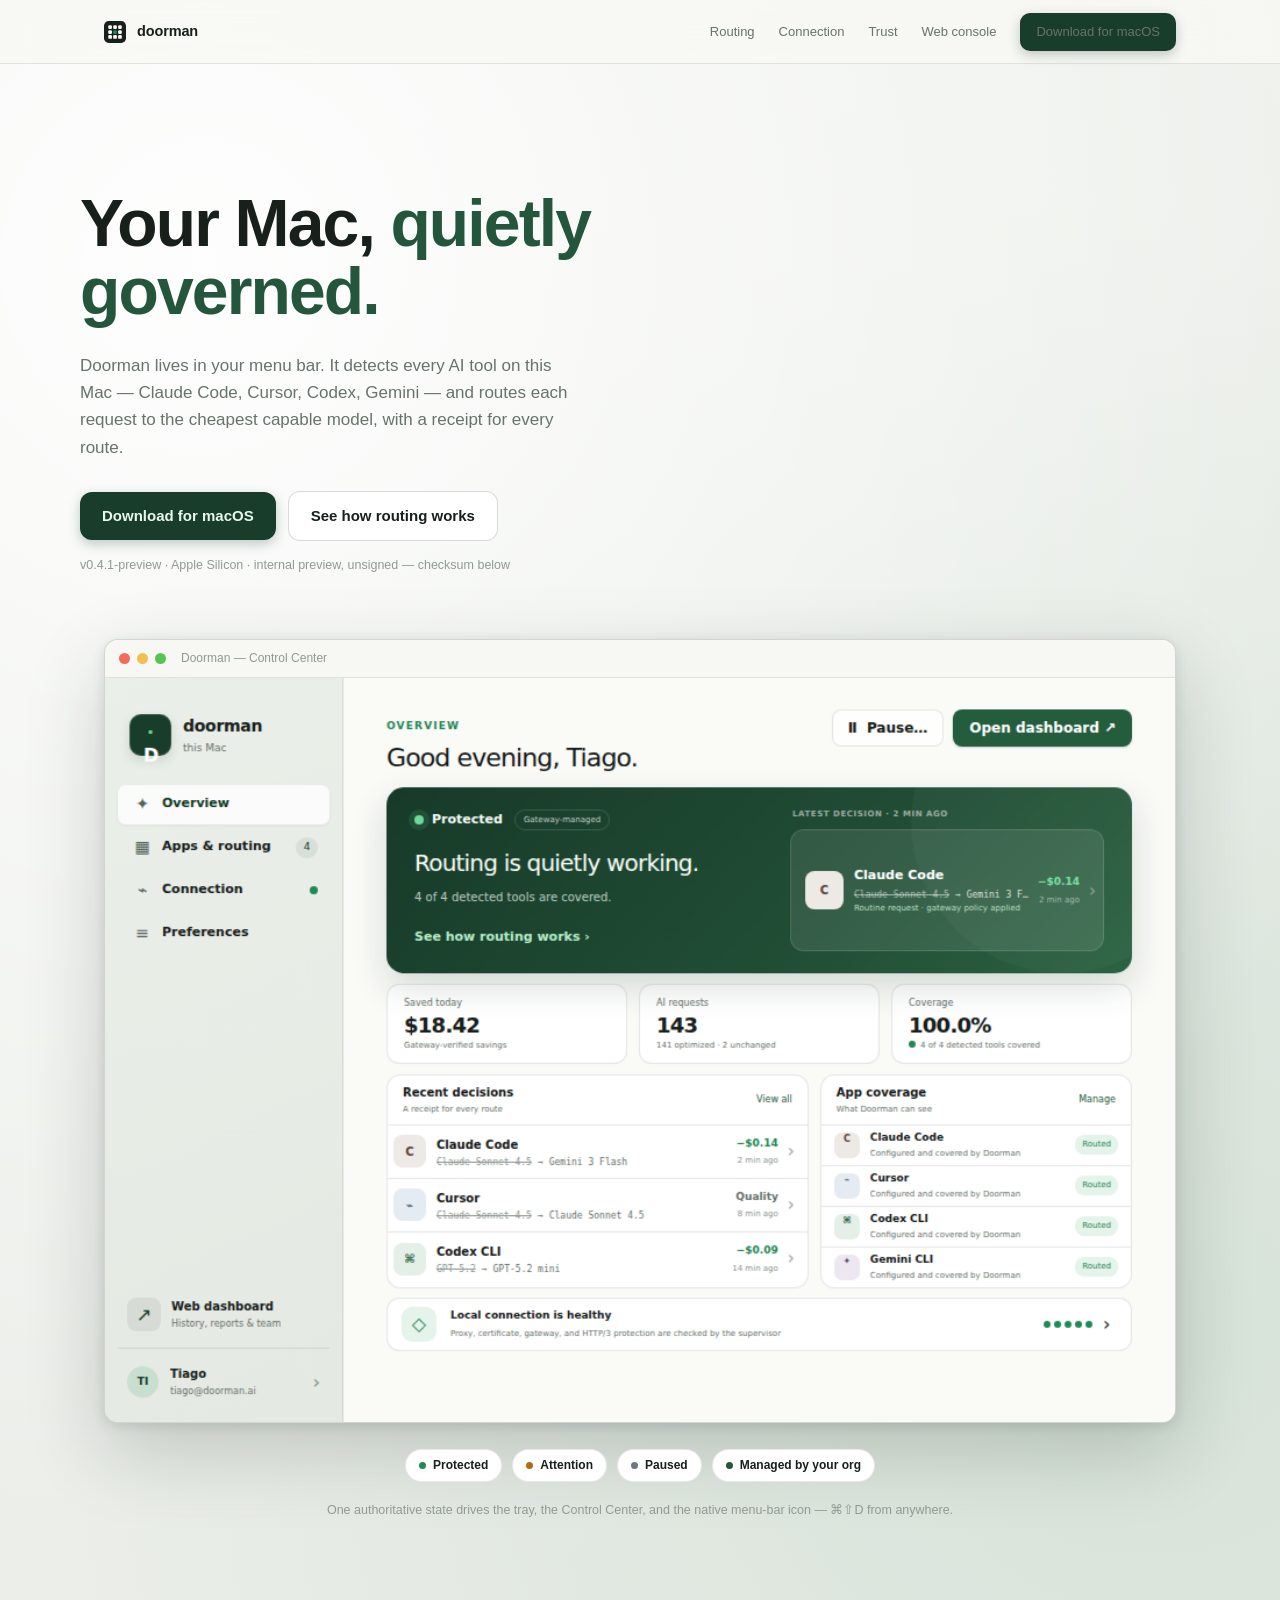
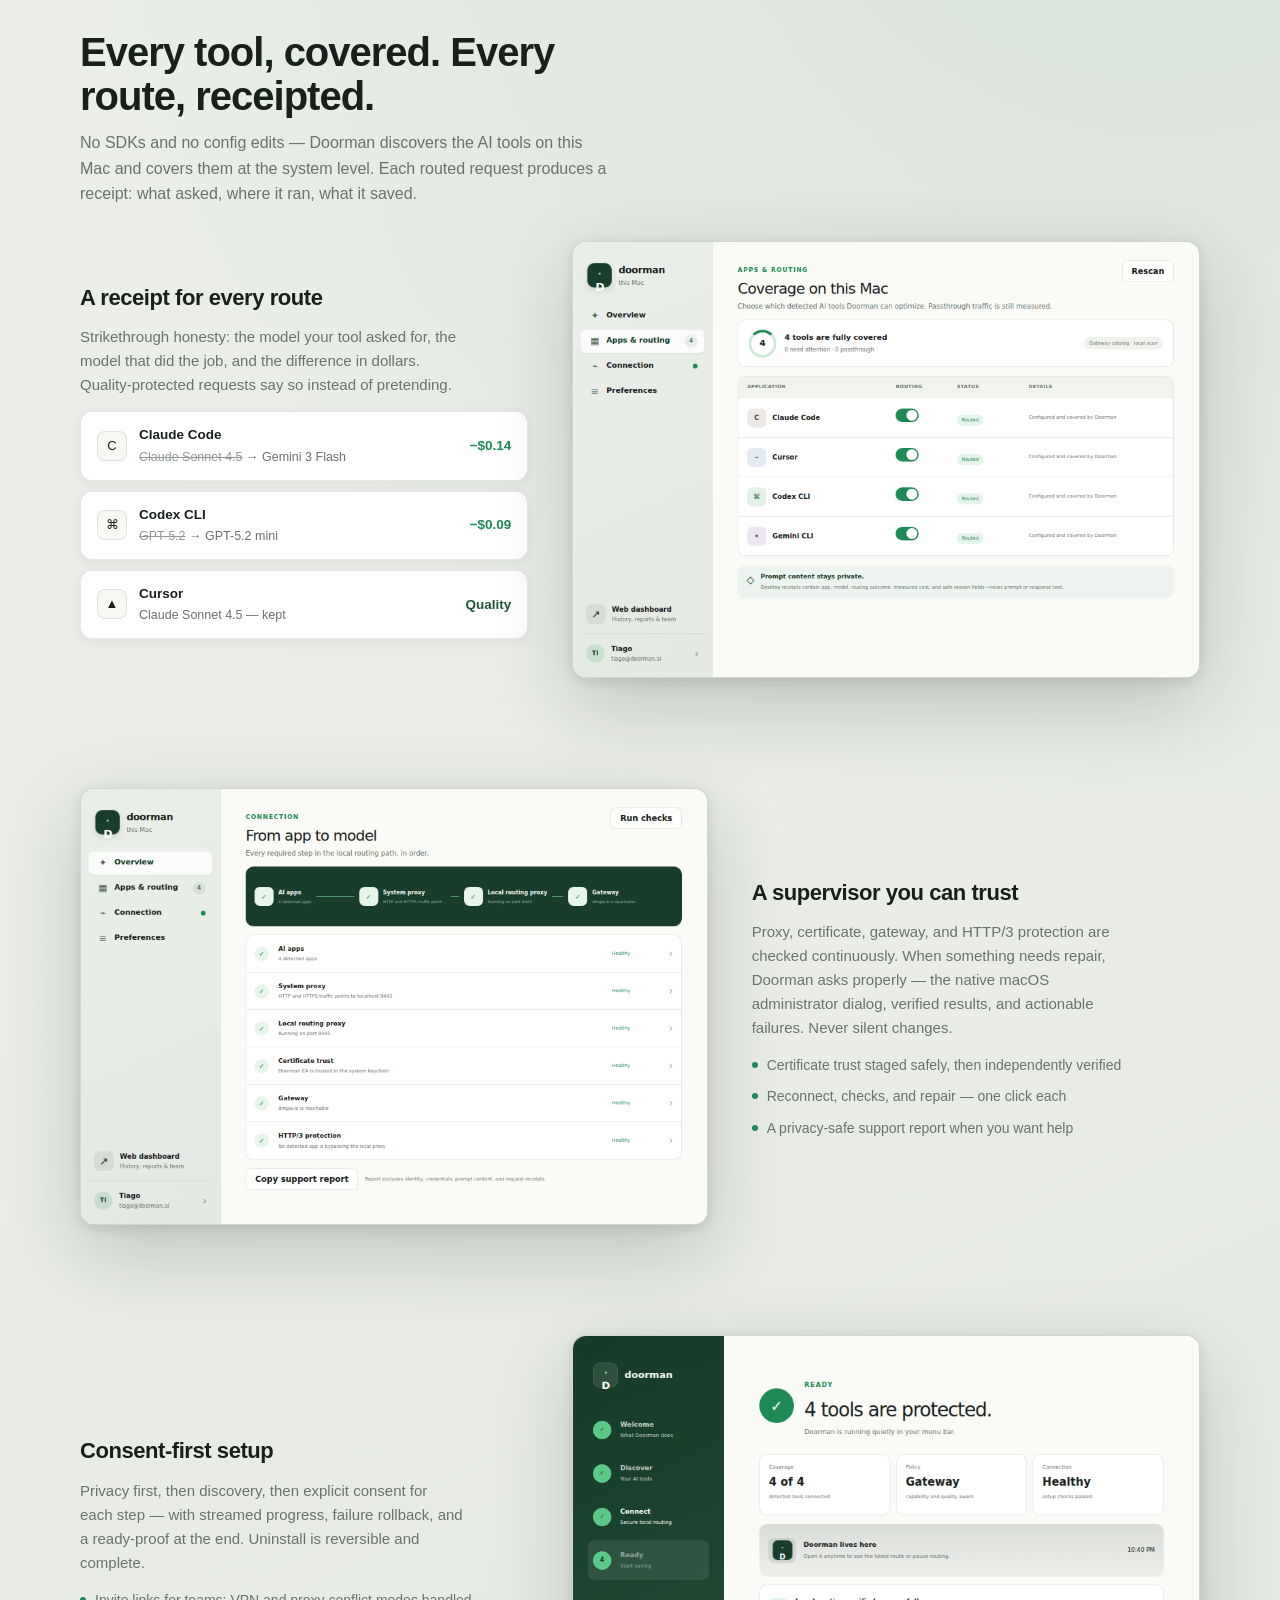
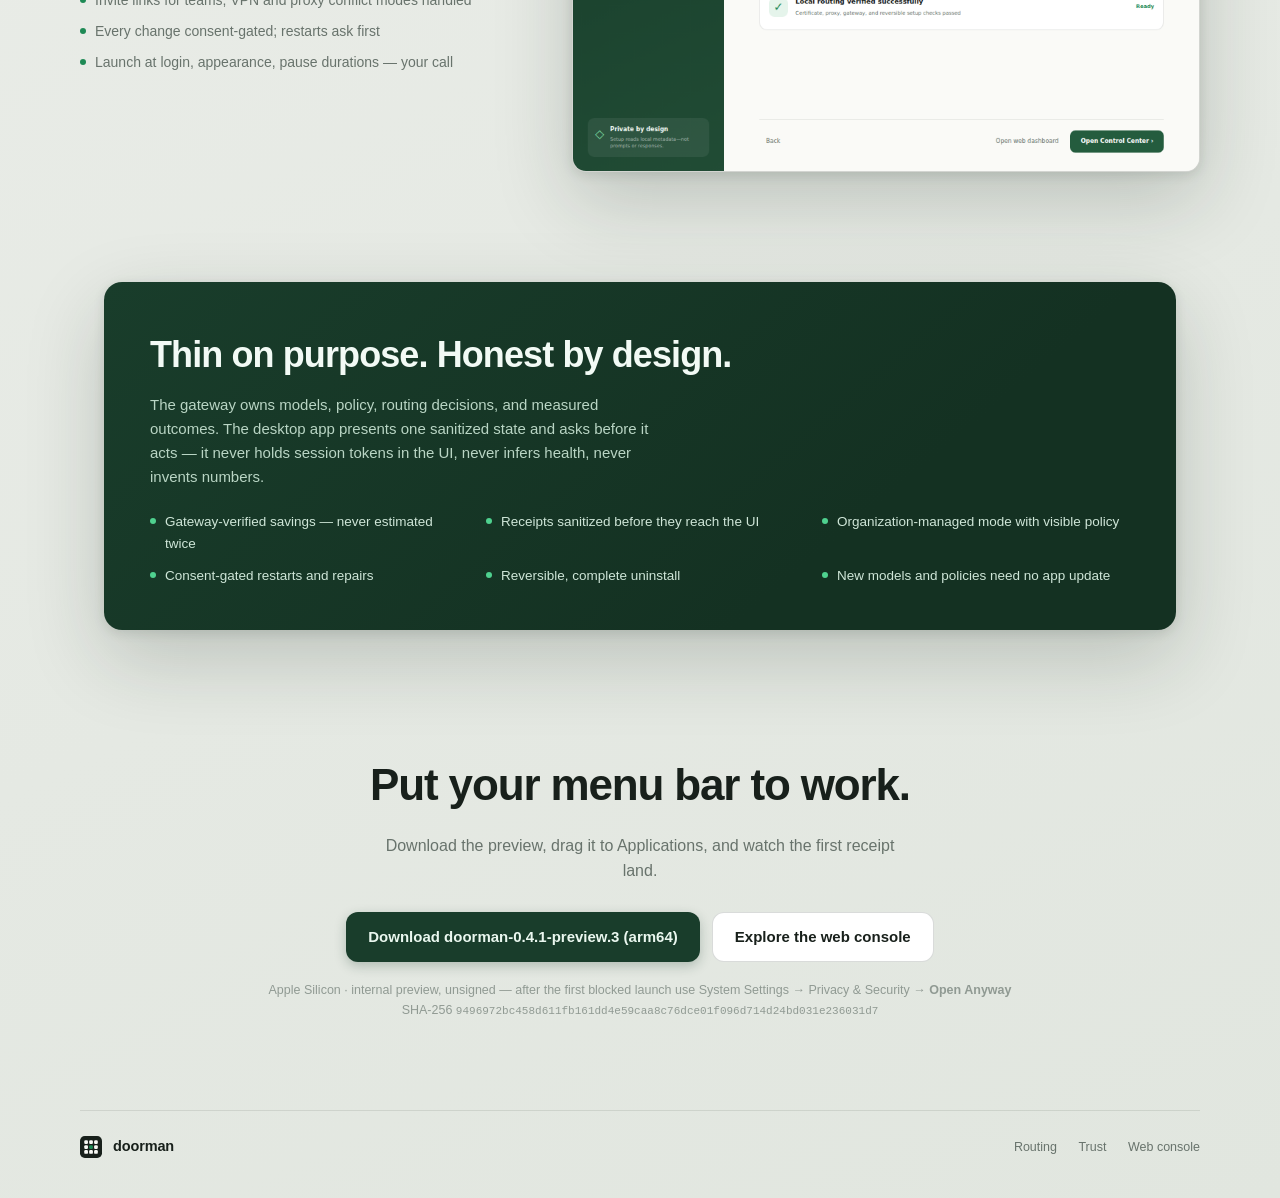
==== commit 16a1e408: "live type switcher (V1-V4)" ====
--- a/desktop/index.html
+++ b/desktop/index.html
@@ -5,7 +5,7 @@
 <meta name="viewport" content="width=device-width, initial-scale=1" />
 <title>Doorman for macOS — your Mac, quietly governed</title>
 <meta name="description" content="Doorman lives in your menu bar, detects every AI tool on this Mac, and routes each request to the cheapest capable model — with a receipt for every route." />
-<link rel="icon" href="data:image/svg+xml,%3Csvg xmlns='http://www.w3.org/2000/svg' viewBox='0 0 32 32'%3E%3Crect width='32' height='32' rx='7' fill='%2318201b'/%3E%3Crect x='5.6' y='4.7' width='5.2' height='6.8' rx='1.9' fill='%23f8f8f4'/%3E%3Crect x='13.4' y='4.7' width='5.2' height='6.8' rx='1.9' fill='%23f8f8f4'/%3E%3Crect x='21.2' y='4.7' width='5.2' height='6.8' rx='1.9' fill='%23f8f8f4'/%3E%3Crect x='5.6' y='13' width='5.2' height='6.8' rx='1.9' fill='%23f8f8f4'/%3E%3Crect x='13.4' y='13' width='5.2' height='6.8' rx='1.9' fill='%231e8a55'/%3E%3Crect x='21.2' y='13' width='5.2' height='6.8' rx='1.9' fill='%23f8f8f4'/%3E%3Crect x='5.6' y='21.3' width='5.2' height='6.8' rx='1.9' fill='%23f8f8f4'/%3E%3Crect x='13.4' y='21.3' width='5.2' height='6.8' rx='1.9' fill='%23f8f8f4'/%3E%3Crect x='21.2' y='21.3' width='5.2' height='6.8' rx='1.9' fill='%23f8f8f4'/%3E%3C/svg%3E" />
+<link rel="icon" href="data:image/svg+xml,%3Csvg xmlns='http://www.w3.org/2000/svg' viewBox='0 0 32 32'%3E%3Crect width='32' height='32' rx='7' fill='%2318201b'/%3E%3Crect x='6.2' y='6.2' width='5.4' height='5.4' rx='1.7' fill='%23f8f8f4'/%3E%3Crect x='13.35' y='6.2' width='5.4' height='5.4' rx='1.7' fill='%23f8f8f4'/%3E%3Crect x='20.5' y='6.2' width='5.4' height='5.4' rx='1.7' fill='%23f8f8f4'/%3E%3Crect x='6.2' y='13.35' width='5.4' height='5.4' rx='1.7' fill='%23f8f8f4'/%3E%3Crect x='13.35' y='13.35' width='5.4' height='5.4' rx='1.7' fill='%231e8a55'/%3E%3Crect x='20.5' y='13.35' width='5.4' height='5.4' rx='1.7' fill='%23f8f8f4'/%3E%3Crect x='6.2' y='20.5' width='5.4' height='5.4' rx='1.7' fill='%23f8f8f4'/%3E%3Crect x='13.35' y='20.5' width='5.4' height='5.4' rx='1.7' fill='%23f8f8f4'/%3E%3Crect x='20.5' y='20.5' width='5.4' height='5.4' rx='1.7' fill='%23f8f8f4'/%3E%3C/svg%3E" />
 <style>
   /* Doorman macOS design language — tokens lifted from the app itself
      (doorman-desktop PR #1317, design/doorman-macos-concept/styles.css). */
@@ -200,7 +200,7 @@
 
 <nav class="nav">
   <div class="wrap nav-in">
-    <a class="brand" href="#"><svg width="22" height="22" viewBox="0 0 32 32" aria-hidden><rect width="32" height="32" rx="7" fill="#18201b"/><rect x="5.6" y="4.7" width="5.2" height="6.8" rx="1.9" fill="#f8f8f4"/><rect x="13.4" y="4.7" width="5.2" height="6.8" rx="1.9" fill="#f8f8f4"/><rect x="21.2" y="4.7" width="5.2" height="6.8" rx="1.9" fill="#f8f8f4"/><rect x="5.6" y="13" width="5.2" height="6.8" rx="1.9" fill="#f8f8f4"/><rect x="13.4" y="13" width="5.2" height="6.8" rx="1.9" fill="#1e8a55"/><rect x="21.2" y="13" width="5.2" height="6.8" rx="1.9" fill="#f8f8f4"/><rect x="5.6" y="21.3" width="5.2" height="6.8" rx="1.9" fill="#f8f8f4"/><rect x="13.4" y="21.3" width="5.2" height="6.8" rx="1.9" fill="#f8f8f4"/><rect x="21.2" y="21.3" width="5.2" height="6.8" rx="1.9" fill="#f8f8f4"/></svg><b>doorman</b></a>
+    <a class="brand" href="#"><svg width="22" height="22" viewBox="0 0 32 32" aria-hidden><rect width="32" height="32" rx="7" fill="#18201b"/><rect x="6.2" y="6.2" width="5.4" height="5.4" rx="1.7" fill="#f8f8f4"/><rect x="13.35" y="6.2" width="5.4" height="5.4" rx="1.7" fill="#f8f8f4"/><rect x="20.5" y="6.2" width="5.4" height="5.4" rx="1.7" fill="#f8f8f4"/><rect x="6.2" y="13.35" width="5.4" height="5.4" rx="1.7" fill="#f8f8f4"/><rect x="13.35" y="13.35" width="5.4" height="5.4" rx="1.7" fill="#1e8a55"/><rect x="20.5" y="13.35" width="5.4" height="5.4" rx="1.7" fill="#f8f8f4"/><rect x="6.2" y="20.5" width="5.4" height="5.4" rx="1.7" fill="#f8f8f4"/><rect x="13.35" y="20.5" width="5.4" height="5.4" rx="1.7" fill="#f8f8f4"/><rect x="20.5" y="20.5" width="5.4" height="5.4" rx="1.7" fill="#f8f8f4"/></svg><b>doorman</b></a>
     <div class="nav-links">
       <a href="#routing">Routing</a>
       <a href="#connection">Connection</a>
@@ -331,7 +331,7 @@
 </section>
 
 <footer class="wrap footer">
-  <a class="brand" href="#"><svg width="22" height="22" viewBox="0 0 32 32" aria-hidden><rect width="32" height="32" rx="7" fill="#18201b"/><rect x="5.6" y="4.7" width="5.2" height="6.8" rx="1.9" fill="#f8f8f4"/><rect x="13.4" y="4.7" width="5.2" height="6.8" rx="1.9" fill="#f8f8f4"/><rect x="21.2" y="4.7" width="5.2" height="6.8" rx="1.9" fill="#f8f8f4"/><rect x="5.6" y="13" width="5.2" height="6.8" rx="1.9" fill="#f8f8f4"/><rect x="13.4" y="13" width="5.2" height="6.8" rx="1.9" fill="#1e8a55"/><rect x="21.2" y="13" width="5.2" height="6.8" rx="1.9" fill="#f8f8f4"/><rect x="5.6" y="21.3" width="5.2" height="6.8" rx="1.9" fill="#f8f8f4"/><rect x="13.4" y="21.3" width="5.2" height="6.8" rx="1.9" fill="#f8f8f4"/><rect x="21.2" y="21.3" width="5.2" height="6.8" rx="1.9" fill="#f8f8f4"/></svg><b>doorman</b></a>
+  <a class="brand" href="#"><svg width="22" height="22" viewBox="0 0 32 32" aria-hidden><rect width="32" height="32" rx="7" fill="#18201b"/><rect x="6.2" y="6.2" width="5.4" height="5.4" rx="1.7" fill="#f8f8f4"/><rect x="13.35" y="6.2" width="5.4" height="5.4" rx="1.7" fill="#f8f8f4"/><rect x="20.5" y="6.2" width="5.4" height="5.4" rx="1.7" fill="#f8f8f4"/><rect x="6.2" y="13.35" width="5.4" height="5.4" rx="1.7" fill="#f8f8f4"/><rect x="13.35" y="13.35" width="5.4" height="5.4" rx="1.7" fill="#1e8a55"/><rect x="20.5" y="13.35" width="5.4" height="5.4" rx="1.7" fill="#f8f8f4"/><rect x="6.2" y="20.5" width="5.4" height="5.4" rx="1.7" fill="#f8f8f4"/><rect x="13.35" y="20.5" width="5.4" height="5.4" rx="1.7" fill="#f8f8f4"/><rect x="20.5" y="20.5" width="5.4" height="5.4" rx="1.7" fill="#f8f8f4"/></svg><b>doorman</b></a>
   <div class="fine">
     <a href="#routing">Routing</a>
     <a href="#trust">Trust</a>
